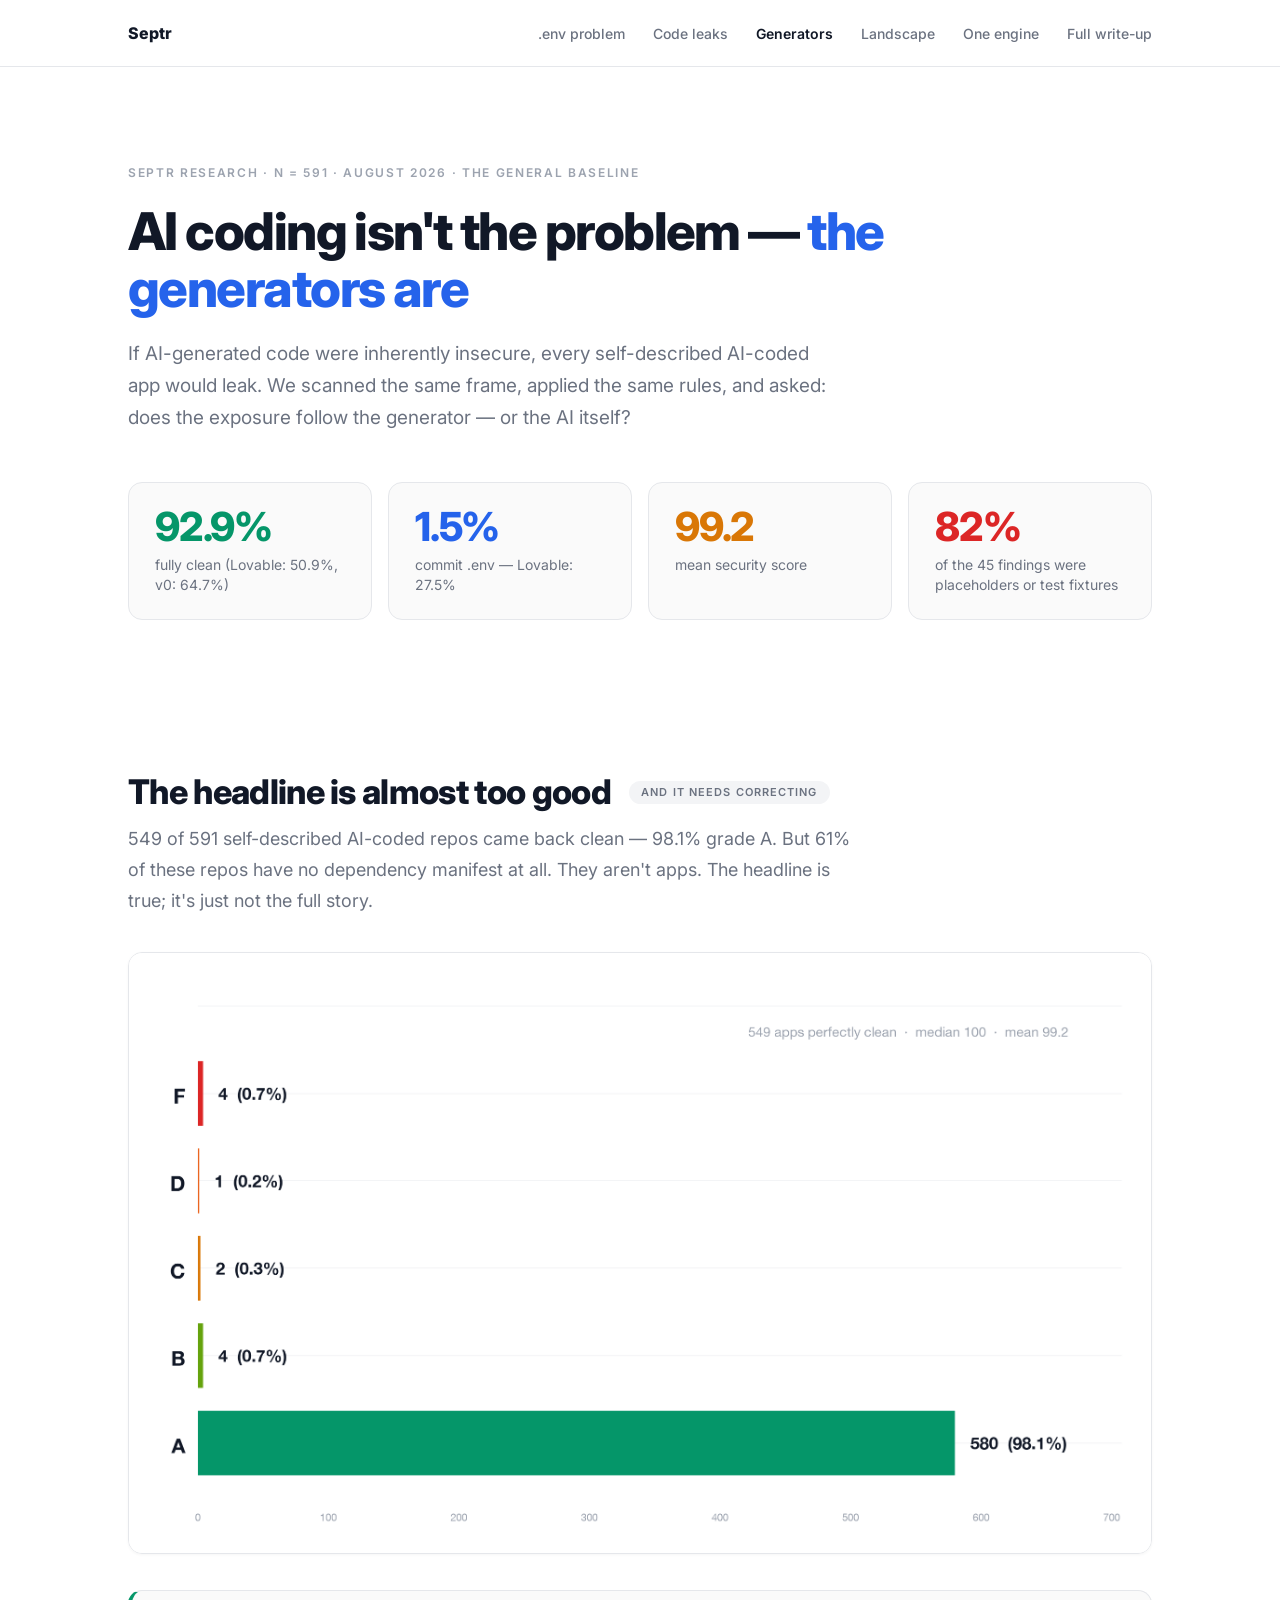
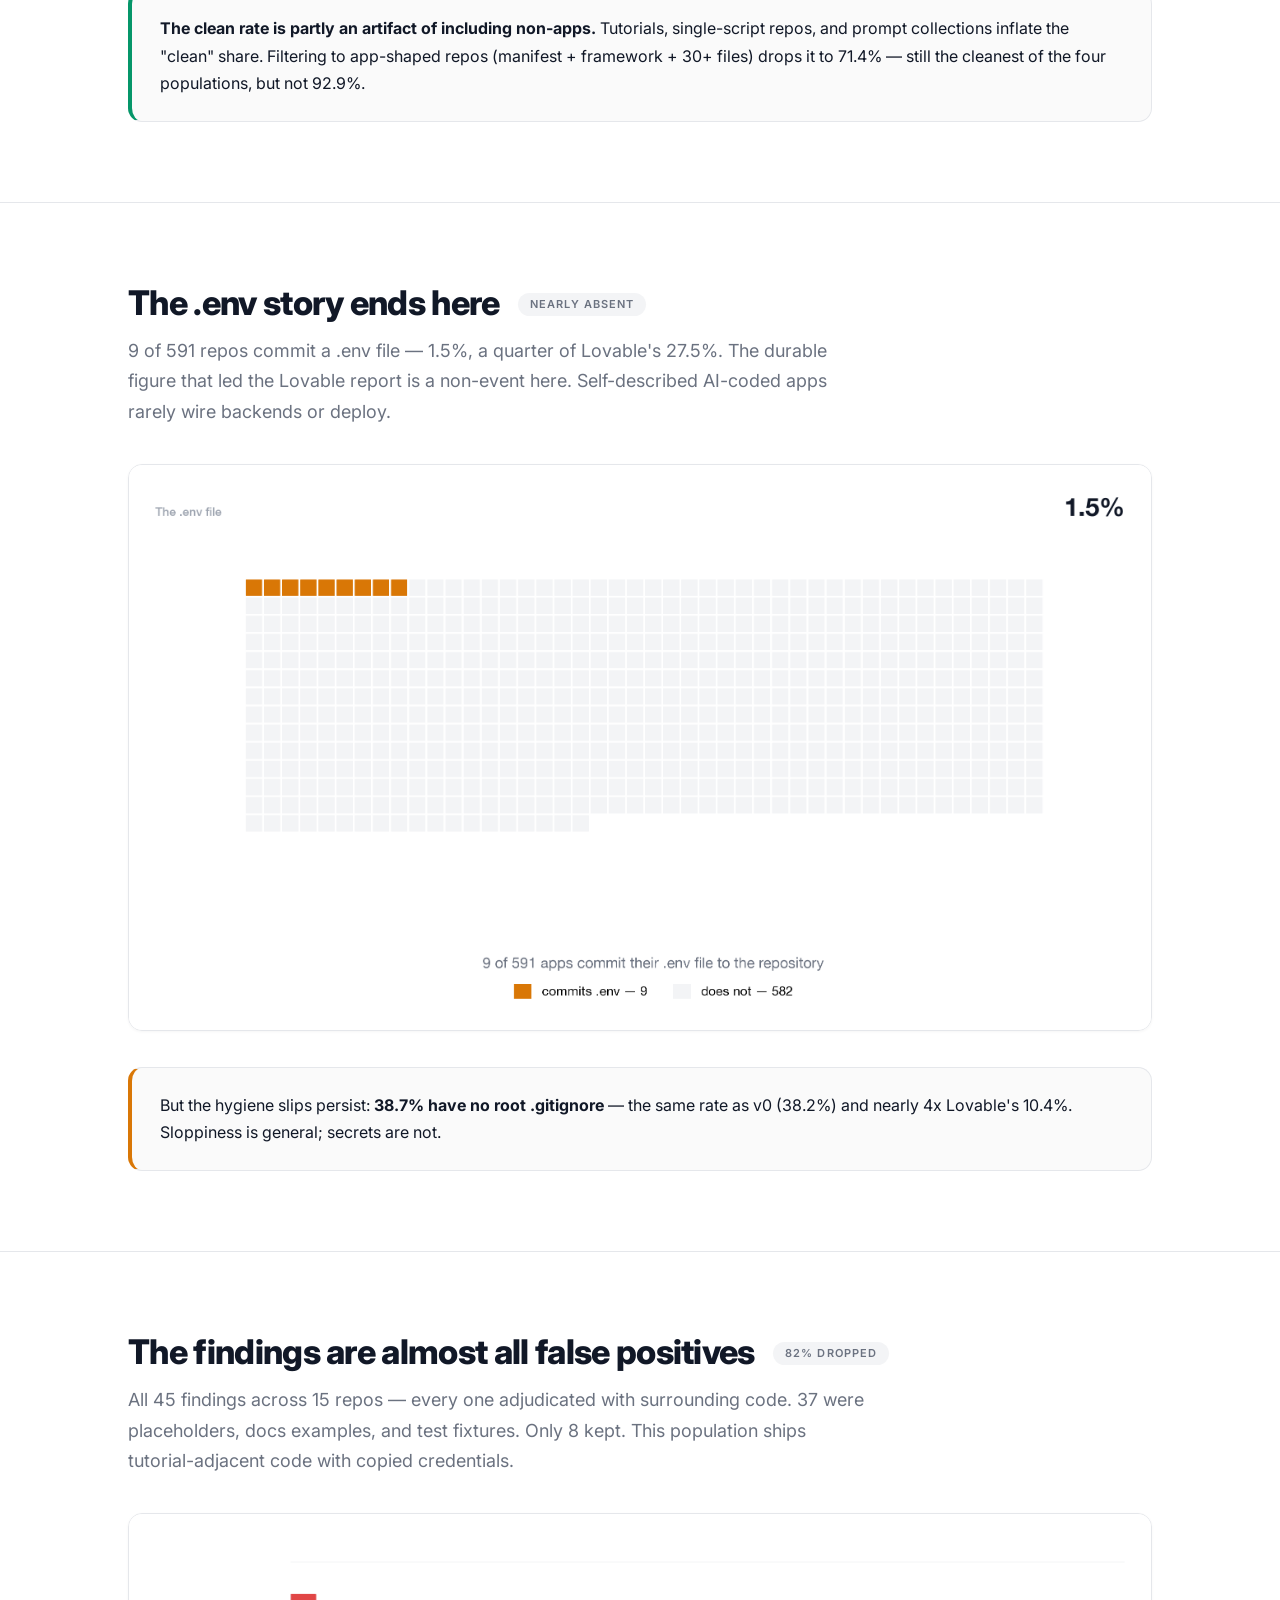
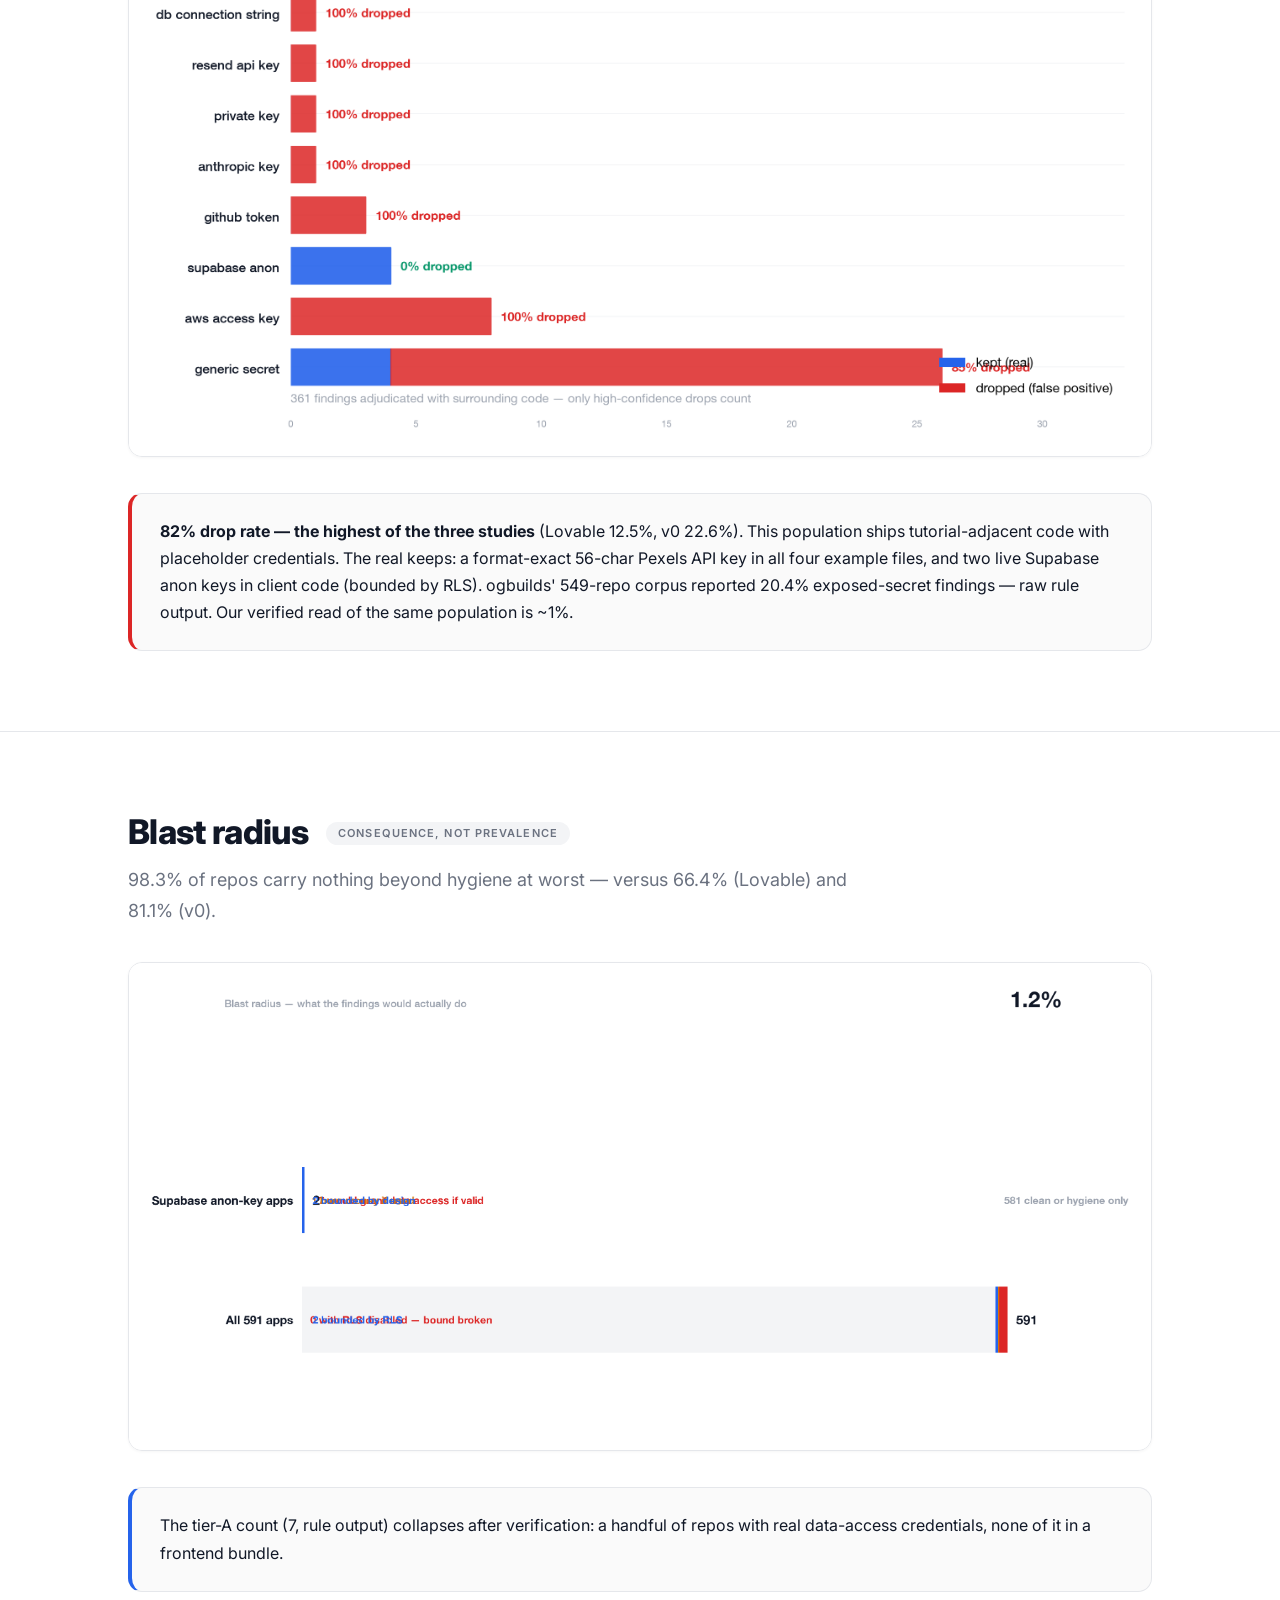
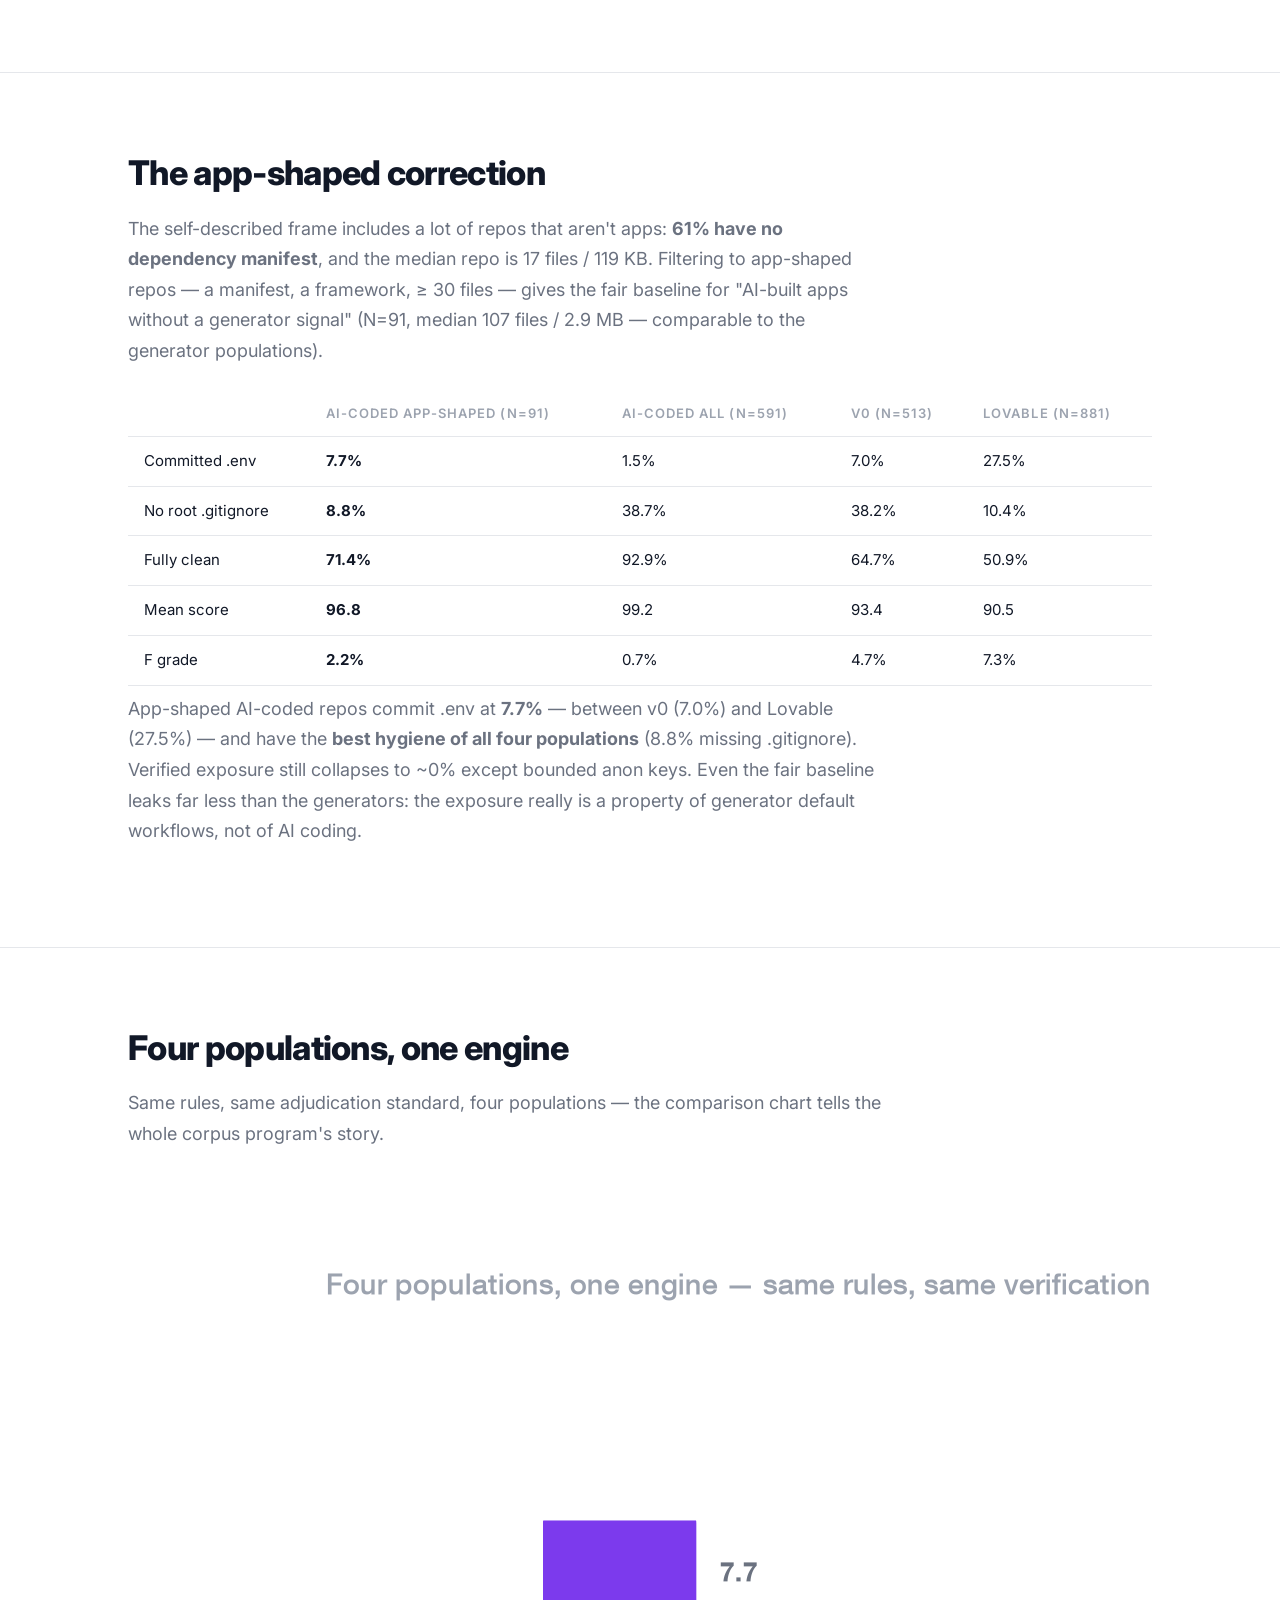
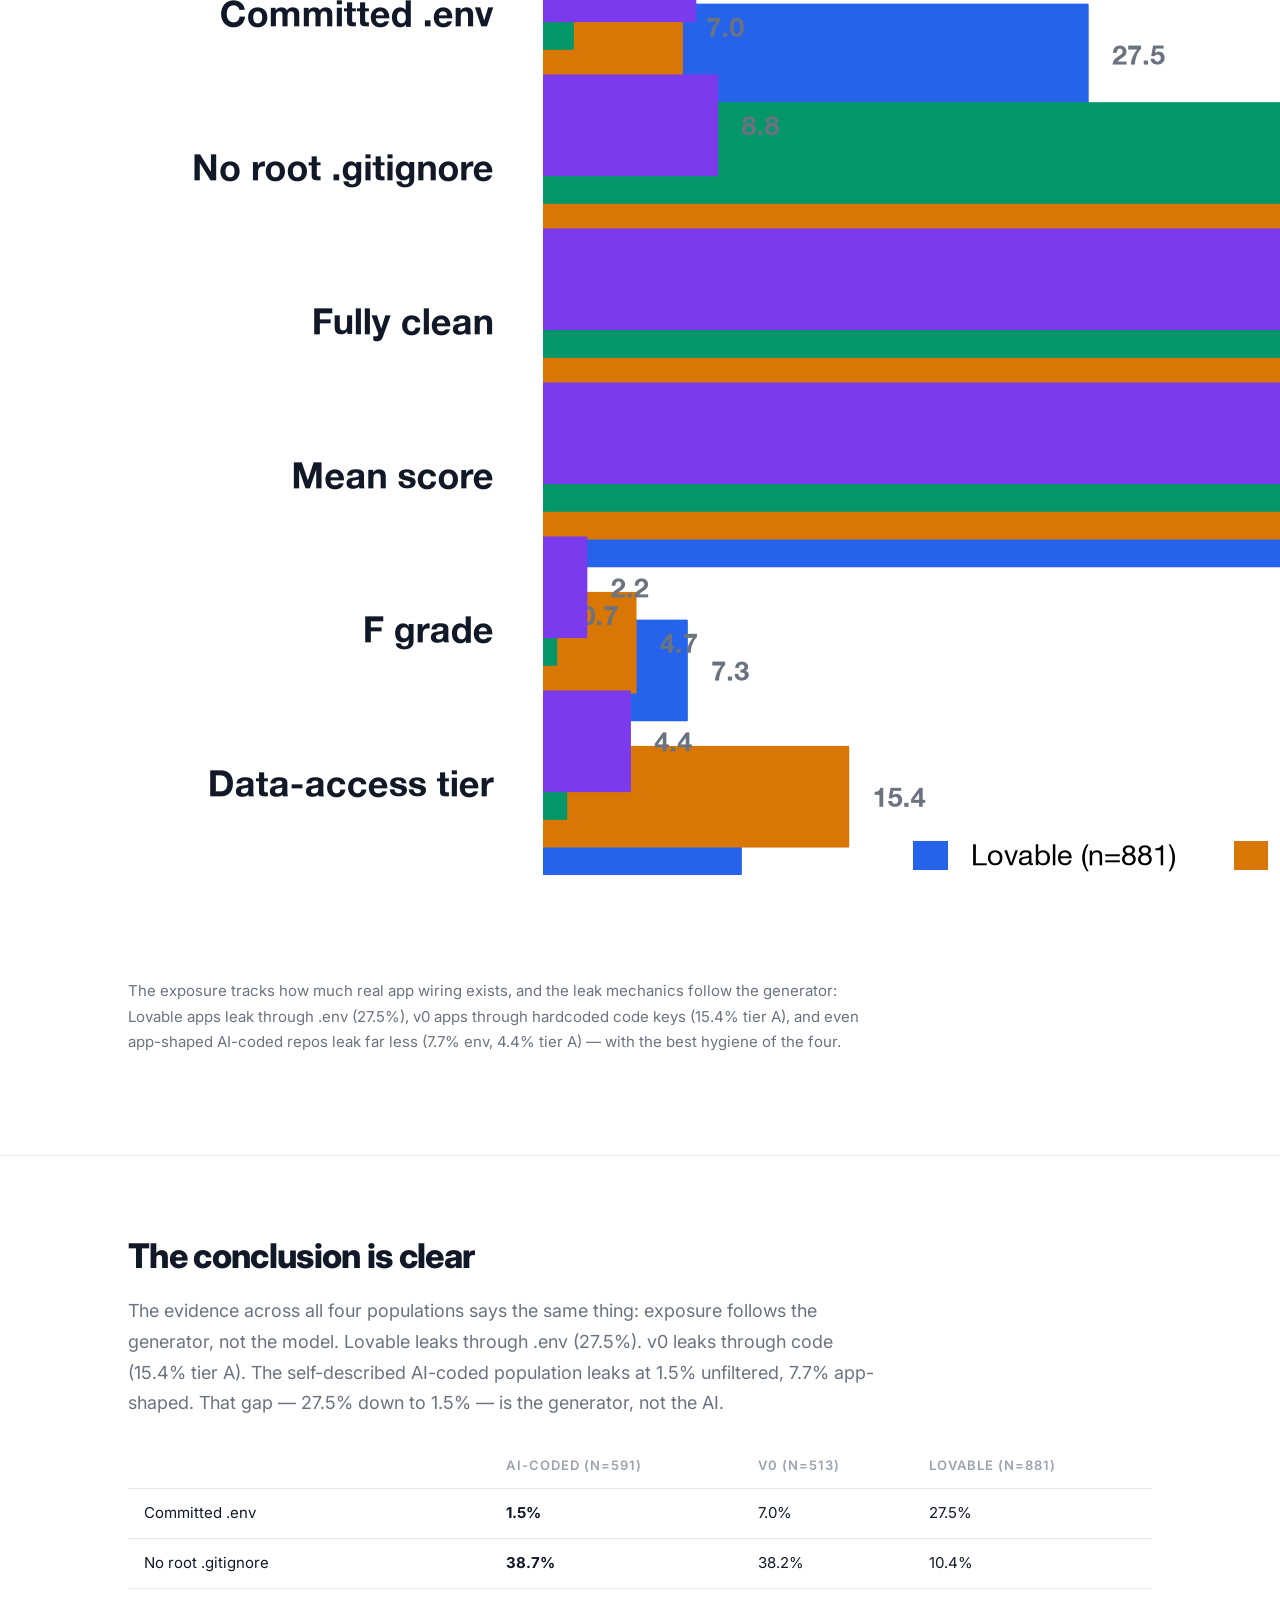
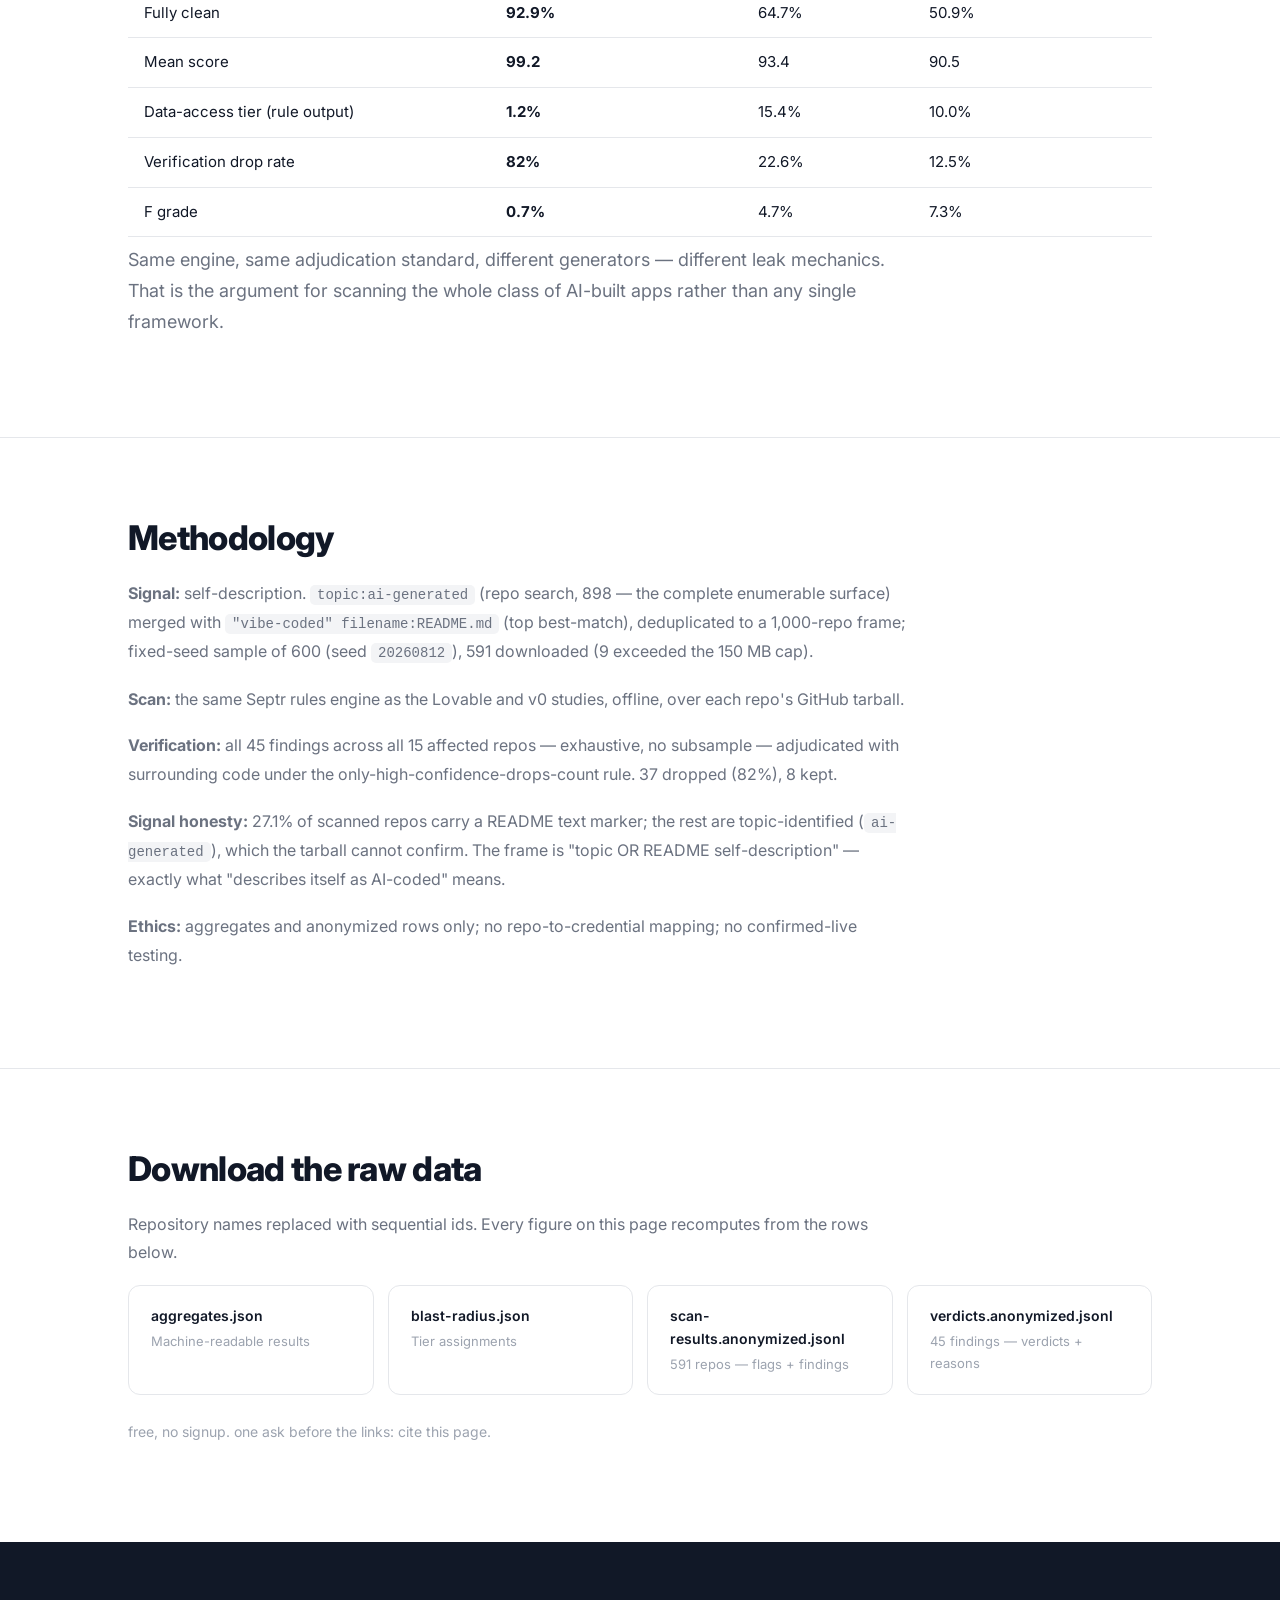
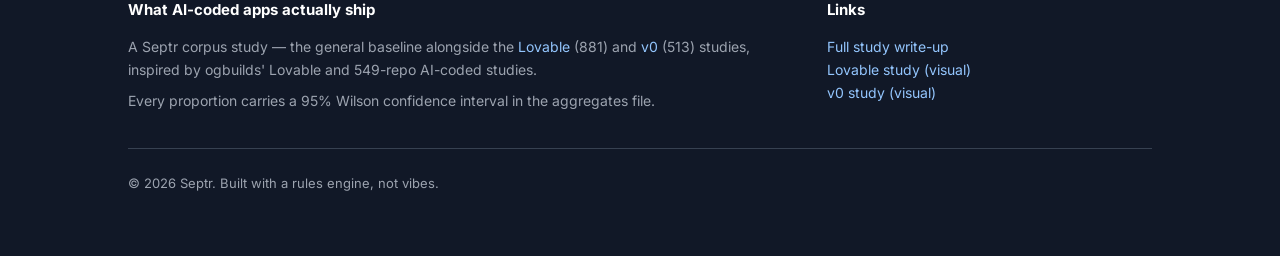
==== report/aicoded/index.html @ 5b205c9a "Initial release: AI-coded app security research — 2,076 apps scanned, 649 hand-verified findings Cor" ====
<!DOCTYPE html>
<html lang="en">
<head>
<meta charset="utf-8">
<meta name="viewport" content="width=device-width, initial-scale=1">
<title>AI coding isn't the problem — the generators are — Septr corpus study</title>
<link rel="preconnect" href="https://fonts.googleapis.com">
<link rel="preconnect" href="https://fonts.gstatic.com" crossorigin>
<link href="https://fonts.googleapis.com/css2?family=Inter:wght@400;500;600;700;800&display=swap" rel="stylesheet">
<style>
  :root { --blue:#2563eb; --amber:#d97706; --green:#059669; --red:#dc2626; --gray-50:#fafafa; --gray-100:#f3f4f6; --gray-200:#e5e7eb; --gray-400:#9ca3af; --gray-500:#6b7280; --gray-900:#111827; }
  *,*::before,*::after{box-sizing:border-box;margin:0;padding:0}
  body{font-family:'Inter',-apple-system,BlinkMacSystemFont,"Segoe UI",Helvetica,Arial,sans-serif;color:var(--gray-900);background:#fff;line-height:1.65;-webkit-font-smoothing:antialiased}
  .wrap{max-width:1080px;margin:0 auto;padding:0 28px}
  nav.top{padding:20px 0;border-bottom:1px solid var(--gray-200)}
  nav.top .inner{display:flex;align-items:center;justify-content:space-between}
  nav.top .brand{font-weight:800;font-size:16px;color:var(--gray-900);text-decoration:none}
  nav.top .links{display:flex;gap:28px}
  nav.top .links a{font-size:14px;font-weight:500;color:var(--gray-500);text-decoration:none}
  nav.top .links a:hover{color:var(--gray-900)}
  nav.top .links a.here{color:var(--gray-900);font-weight:600}
  header.hero{padding:96px 0 72px}
  .kicker{text-transform:uppercase;letter-spacing:.14em;font-size:12px;font-weight:600;color:var(--gray-400);margin-bottom:20px}
  h1{font-size:52px;line-height:1.1;letter-spacing:-.03em;font-weight:800;max-width:820px}
  h1 .accent{color:var(--blue)}
  .sub{font-size:19px;color:var(--gray-500);margin-top:20px;max-width:700px;line-height:1.7}
  .stats{display:grid;grid-template-columns:repeat(auto-fit,minmax(200px,1fr));gap:16px;margin-top:48px}
  .stat{background:var(--gray-50);border:1px solid var(--gray-200);border-radius:14px;padding:24px 26px}
  .stat .num{font-size:40px;font-weight:800;letter-spacing:-.03em;line-height:1}
  .stat .lbl{font-size:14px;color:var(--gray-500);margin-top:8px;line-height:1.4}
  .stat.green .num{color:var(--green)}.stat.red .num{color:var(--red)}.stat.blue .num{color:var(--blue)}.stat.amber .num{color:var(--amber)}
  section.story{padding:80px 0;border-top:1px solid var(--gray-200)}
  section.story:first-of-type{border-top:none}
  h2{font-size:34px;letter-spacing:-.02em;font-weight:800;margin-bottom:12px;line-height:1.2}
  .badge{display:inline-block;font-size:11px;font-weight:600;text-transform:uppercase;letter-spacing:.1em;background:var(--gray-100);color:var(--gray-500);border-radius:999px;padding:5px 12px;margin-left:12px;vertical-align:middle;position:relative;top:-2px}
  .lead{font-size:18px;color:var(--gray-500);max-width:740px;margin-bottom:36px;line-height:1.7}
  .story img.chart{width:100%;height:auto;border-radius:14px;border:1px solid var(--gray-200);display:block;box-shadow:0 1px 3px rgba(0,0,0,.04)}
  .callout{margin-top:36px;background:var(--gray-50);border:1px solid var(--gray-200);border-radius:14px;padding:24px 28px;font-size:16px;border-left:4px solid var(--blue);line-height:1.7}
  .callout.green{border-left-color:var(--green)}.callout.amber{border-left-color:var(--amber)}.callout.red{border-left-color:var(--red)}
  .callout strong{font-weight:700}
  section.compare{padding:80px 0;border-top:1px solid var(--gray-200)}
  section.compare h2{margin-bottom:20px}
  section.compare p{font-size:18px;color:var(--gray-500);max-width:760px;margin-bottom:20px;line-height:1.7}
  table.cmp{width:100%;border-collapse:collapse;margin:24px 0 8px;font-size:15px}
  table.cmp th,table.cmp td{text-align:left;padding:12px 16px;border-bottom:1px solid var(--gray-200)}
  table.cmp th{font-size:13px;text-transform:uppercase;letter-spacing:.08em;color:var(--gray-400);font-weight:600}
  table.cmp td b{color:var(--gray-900)}
  table.cmp td .hl{color:var(--amber);font-weight:700}
  section.method,section.download{padding:80px 0;border-top:1px solid var(--gray-200)}
  section.method h2,section.download h2{margin-bottom:20px}
  section.method p,section.download p{font-size:16px;color:var(--gray-500);max-width:780px;margin-bottom:18px;line-height:1.8}
  section.method code{font-family:'SF Mono','Fira Code',monospace;font-size:14px;background:var(--gray-100);padding:2px 7px;border-radius:5px}
  .dl-grid{display:grid;grid-template-columns:repeat(auto-fit,minmax(220px,1fr));gap:14px}
  .dl-card{display:block;padding:18px 22px;border-radius:12px;border:1px solid var(--gray-200);text-decoration:none}
  .dl-card:hover{border-color:var(--blue)}
  .dl-card .name{font-size:14px;font-weight:600;color:var(--gray-900)}
  .dl-card .desc{font-size:13px;color:var(--gray-400);margin-top:4px}
  footer{background:var(--gray-900);color:var(--gray-400);padding:56px 0 64px;font-size:14px}
  footer h3{color:#fff;font-size:15px;font-weight:700;margin-bottom:12px}
  footer a{color:#93c5fd;text-decoration:none}
  footer .cols{display:grid;grid-template-columns:2fr 1fr;gap:48px}
  footer .copy{margin-top:36px;padding-top:24px;border-top:1px solid #374151;font-size:13px}
  @media(max-width:720px){h1{font-size:34px}h2{font-size:26px}header.hero{padding:64px 0 48px}section.story,section.compare,section.method,section.download{padding:56px 0}.stats{grid-template-columns:1fr 1fr}footer .cols{grid-template-columns:1fr}}
</style>
</head>
<body>

<nav class="top">
  <div class="wrap inner">
    <a class="brand" href="/">Septr</a>
    <div class="links">
      <a href="../index.html">.env problem</a>
      <a href="../v0/index.html">Code leaks</a>
      <a class="here" href="index.html">Generators</a>
      <a href="../landscape/index.html">Landscape</a>
      <a href="../comparison/index.html">One engine</a>
      <a href="../../studies/CORPUS_STUDY_AICODED.md">Full write-up</a>
    </div>
  </div>
</nav>

<header class="hero">
  <div class="wrap">
    <div class="kicker">Septr research · N = 591 · August 2026 · the general baseline</div>
    <h1>AI coding isn't the problem — <span class="accent">the generators are</span></h1>
    <p class="sub">
      If AI-generated code were inherently insecure, every self-described
      AI-coded app would leak. We scanned the same frame, applied the same
      rules, and asked: does the exposure follow the generator — or the
      AI itself?
    </p>
    <div class="stats">
      <div class="stat green"><div class="num">92.9%</div><div class="lbl">fully clean (Lovable: 50.9%, v0: 64.7%)</div></div>
      <div class="stat blue"><div class="num">1.5%</div><div class="lbl">commit .env — Lovable: 27.5%</div></div>
      <div class="stat amber"><div class="num">99.2</div><div class="lbl">mean security score</div></div>
      <div class="stat red"><div class="num">82%</div><div class="lbl">of the 45 findings were placeholders or test fixtures</div></div>
    </div>
  </div>
</header>

<section class="story">
  <div class="wrap">
    <h2>The headline is almost too good <span class="badge">and it needs correcting</span></h2>
    <p class="lead">
      549 of 591 self-described AI-coded repos came back clean — 98.1%
      grade A. But 61% of these repos have no dependency manifest at all.
      They aren't apps. The headline is true; it's just not the full story.
    </p>
    <img class="chart" src="../charts-aicoded/02-grades.png"
         alt="Grade distribution: A 580 (98.1%), F 4 (0.7%)">
    <div class="callout green">
      <strong>The clean rate is partly an artifact of including non-apps.</strong>
      Tutorials, single-script repos, and prompt collections inflate the
      "clean" share. Filtering to app-shaped repos (manifest + framework
      + 30+ files) drops it to 71.4% — still the cleanest of the four
      populations, but not 92.9%.
    </div>
  </div>
</section>

<section class="story">
  <div class="wrap">
    <h2>The .env story ends here <span class="badge">nearly absent</span></h2>
    <p class="lead">
      9 of 591 repos commit a .env file — 1.5%, a quarter of Lovable's
      27.5%. The durable figure that led the Lovable report is a non-event
      here. Self-described AI-coded apps rarely wire backends or deploy.
    </p>
    <img class="chart" src="../charts-aicoded/01-waffle.png"
         alt="Waffle: 9 of 591 repos commit a .env file (1.5%)">
    <div class="callout amber">
      But the hygiene slips persist: <strong>38.7% have no root
      .gitignore</strong> — the same rate as v0 (38.2%) and nearly 4x
      Lovable's 10.4%. Sloppiness is general; secrets are not.
    </div>
  </div>
</section>

<section class="story">
  <div class="wrap">
    <h2>The findings are almost all false positives <span class="badge">82% dropped</span></h2>
    <p class="lead">
      All 45 findings across 15 repos — every one adjudicated with
      surrounding code. 37 were placeholders, docs examples, and test
      fixtures. Only 8 kept. This population ships tutorial-adjacent code
      with copied credentials.
    </p>
    <img class="chart" src="../charts-aicoded/04-verification.png"
         alt="Verification: generic secret 22/26 dropped, AWS 8/8 dropped, anon 0/4 dropped">
    <div class="callout red">
      <strong>82% drop rate — the highest of the three studies</strong>
      (Lovable 12.5%, v0 22.6%). This population ships tutorial-adjacent
      code with placeholder credentials. The real keeps: a format-exact
      56-char Pexels API key in all four example files, and two live
      Supabase anon keys in client code (bounded by RLS). ogbuilds'
      549-repo corpus reported 20.4% exposed-secret findings — raw rule
      output. Our verified read of the same population is ~1%.
    </div>
  </div>
</section>

<section class="story">
  <div class="wrap">
    <h2>Blast radius <span class="badge">consequence, not prevalence</span></h2>
    <p class="lead">98.3% of repos carry nothing beyond hygiene at worst — versus 66.4% (Lovable) and 81.1% (v0).</p>
    <img class="chart" src="../charts-aicoded/07-blast.png"
         alt="Blast radius: 7 repos tier A (1.2%), 581 none (98.3%)">
    <div class="callout">
      The tier-A count (7, rule output) collapses after verification: a
      handful of repos with real data-access credentials, none of it in a
      frontend bundle.
    </div>
  </div>
</section>

<section class="compare">
  <div class="wrap">
    <h2>The app-shaped correction</h2>
    <p>
      The self-described frame includes a lot of repos that aren't apps:
      <strong>61% have no dependency manifest</strong>, and the median
      repo is 17 files / 119 KB. Filtering to app-shaped repos — a
      manifest, a framework, ≥ 30 files — gives the fair baseline for
      "AI-built apps without a generator signal" (N=91, median 107
      files / 2.9 MB — comparable to the generator populations).
    </p>
    <table class="cmp">
      <tr><th></th><th>AI-coded app-shaped (N=91)</th><th>AI-coded all (N=591)</th><th>v0 (N=513)</th><th>Lovable (N=881)</th></tr>
      <tr><td>Committed .env</td><td class="hl"><b>7.7%</b></td><td>1.5%</td><td>7.0%</td><td>27.5%</td></tr>
      <tr><td>No root .gitignore</td><td class="hl"><b>8.8%</b></td><td>38.7%</td><td>38.2%</td><td>10.4%</td></tr>
      <tr><td>Fully clean</td><td><b>71.4%</b></td><td>92.9%</td><td>64.7%</td><td>50.9%</td></tr>
      <tr><td>Mean score</td><td><b>96.8</b></td><td>99.2</td><td>93.4</td><td>90.5</td></tr>
      <tr><td>F grade</td><td><b>2.2%</b></td><td>0.7%</td><td>4.7%</td><td>7.3%</td></tr>
    </table>
    <p>
      App-shaped AI-coded repos commit .env at <strong>7.7%</strong> —
      between v0 (7.0%) and Lovable (27.5%) — and have the
      <strong>best hygiene of all four populations</strong> (8.8% missing
      .gitignore). Verified exposure still collapses to ~0% except
      bounded anon keys. Even the fair baseline leaks far less than the
      generators: the exposure really is a property of generator default
      workflows, not of AI coding.
    </p>
  </div>
</section>

<section class="compare">
  <div class="wrap">
    <h2>Four populations, one engine</h2>
    <p>
      Same rules, same adjudication standard, four populations — the
      comparison chart tells the whole corpus program's story.
    </p>
    <img class="chart" src="../charts/09-comparison.png"
         alt="Grouped bar chart comparing Lovable, v0, AI-coded and AI-coded app-shaped populations on six security metrics">
    <p style="margin-top: 24px; font-size: 15px; color: var(--gray-500);">
      The exposure tracks how much real app wiring exists, and the leak
      mechanics follow the generator: Lovable apps leak through .env
      (27.5%), v0 apps through hardcoded code keys (15.4% tier A), and
      even app-shaped AI-coded repos leak far less (7.7% env, 4.4% tier
      A) — with the best hygiene of the four.
    </p>
  </div>
</section>

<section class="compare">
  <div class="wrap">
    <h2>The conclusion is clear</h2>
    <p class="lead">
      The evidence across all four populations says the same thing:
      exposure follows the generator, not the model. Lovable leaks
      through .env (27.5%). v0 leaks through code (15.4% tier A). The
      self-described AI-coded population leaks at 1.5% unfiltered, 7.7%
      app-shaped. That gap — 27.5% down to 1.5% — is the generator,
      not the AI.
    </p>
    <table class="cmp">
      <tr><th></th><th>AI-coded (N=591)</th><th>v0 (N=513)</th><th>Lovable (N=881)</th></tr>
      <tr><td>Committed .env</td><td class="hl"><b>1.5%</b></td><td>7.0%</td><td>27.5%</td></tr>
      <tr><td>No root .gitignore</td><td class="hl"><b>38.7%</b></td><td>38.2%</td><td>10.4%</td></tr>
      <tr><td>Fully clean</td><td class="hl"><b>92.9%</b></td><td>64.7%</td><td>50.9%</td></tr>
      <tr><td>Mean score</td><td class="hl"><b>99.2</b></td><td>93.4</td><td>90.5</td></tr>
      <tr><td>Data-access tier (rule output)</td><td class="hl"><b>1.2%</b></td><td>15.4%</td><td>10.0%</td></tr>
      <tr><td>Verification drop rate</td><td class="hl"><b>82%</b></td><td>22.6%</td><td>12.5%</td></tr>
      <tr><td>F grade</td><td><b>0.7%</b></td><td>4.7%</td><td>7.3%</td></tr>
    </table>
    <p>
      Same engine, same adjudication standard, different generators —
      different leak mechanics. That is the argument for scanning the
      whole class of AI-built apps rather than any single framework.
    </p>
  </div>
</section>

<section class="method">
  <div class="wrap">
    <h2>Methodology</h2>
    <p><strong>Signal:</strong> self-description. <code>topic:ai-generated</code> (repo search, 898 — the complete enumerable surface) merged with <code>"vibe-coded" filename:README.md</code> (top best-match), deduplicated to a 1,000-repo frame; fixed-seed sample of 600 (seed <code>20260812</code>), 591 downloaded (9 exceeded the 150 MB cap).</p>
    <p><strong>Scan:</strong> the same Septr rules engine as the Lovable and v0 studies, offline, over each repo's GitHub tarball.</p>
    <p><strong>Verification:</strong> all 45 findings across all 15 affected repos — exhaustive, no subsample — adjudicated with surrounding code under the only-high-confidence-drops-count rule. 37 dropped (82%), 8 kept.</p>
    <p><strong>Signal honesty:</strong> 27.1% of scanned repos carry a README text marker; the rest are topic-identified (<code>ai-generated</code>), which the tarball cannot confirm. The frame is "topic OR README self-description" — exactly what "describes itself as AI-coded" means.</p>
    <p><strong>Ethics:</strong> aggregates and anonymized rows only; no repo-to-credential mapping; no confirmed-live testing.</p>
  </div>
</section>

<section class="download" id="download">
  <div class="wrap">
    <h2>Download the raw data</h2>
    <p>Repository names replaced with sequential ids. Every figure on this page recomputes from the rows below.</p>
    <div class="dl-grid">
      <a class="dl-card" href="../../data/corpus-aicoded/aggregates.json"><div class="name">aggregates.json</div><div class="desc">Machine-readable results</div></a>
      <a class="dl-card" href="../../data/corpus-aicoded/blast-radius.json"><div class="name">blast-radius.json</div><div class="desc">Tier assignments</div></a>
      <a class="dl-card" href="../../data/corpus-aicoded/scan-results.anonymized.jsonl"><div class="name">scan-results.anonymized.jsonl</div><div class="desc">591 repos — flags + findings</div></a>
      <a class="dl-card" href="../../data/corpus-aicoded/verdicts.anonymized.jsonl"><div class="name">verdicts.anonymized.jsonl</div><div class="desc">45 findings — verdicts + reasons</div></a>
    </div>
    <p style="margin-top:24px;font-size:14px;color:var(--gray-400)">free, no signup. one ask before the links: cite this page.</p>
  </div>
</section>

<footer>
  <div class="wrap">
    <div class="cols">
      <div>
        <h3>What AI-coded apps actually ship</h3>
        <p style="margin-bottom:8px">A Septr corpus study — the general baseline alongside the <a href="../index.html">Lovable</a> (881) and <a href="../v0/index.html">v0</a> (513) studies, inspired by ogbuilds' Lovable and 549-repo AI-coded studies.</p>
        <p>Every proportion carries a 95% Wilson confidence interval in the aggregates file.</p>
      </div>
      <div>
        <h3>Links</h3>
        <p><a href="../../studies/CORPUS_STUDY_AICODED.md">Full study write-up</a></p>
        <p><a href="../index.html">Lovable study (visual)</a></p>
        <p><a href="../v0/index.html">v0 study (visual)</a></p>
      </div>
    </div>
    <div class="copy">© 2026 Septr. Built with a rules engine, not vibes.</div>
  </div>
</footer>

</body>
</html>
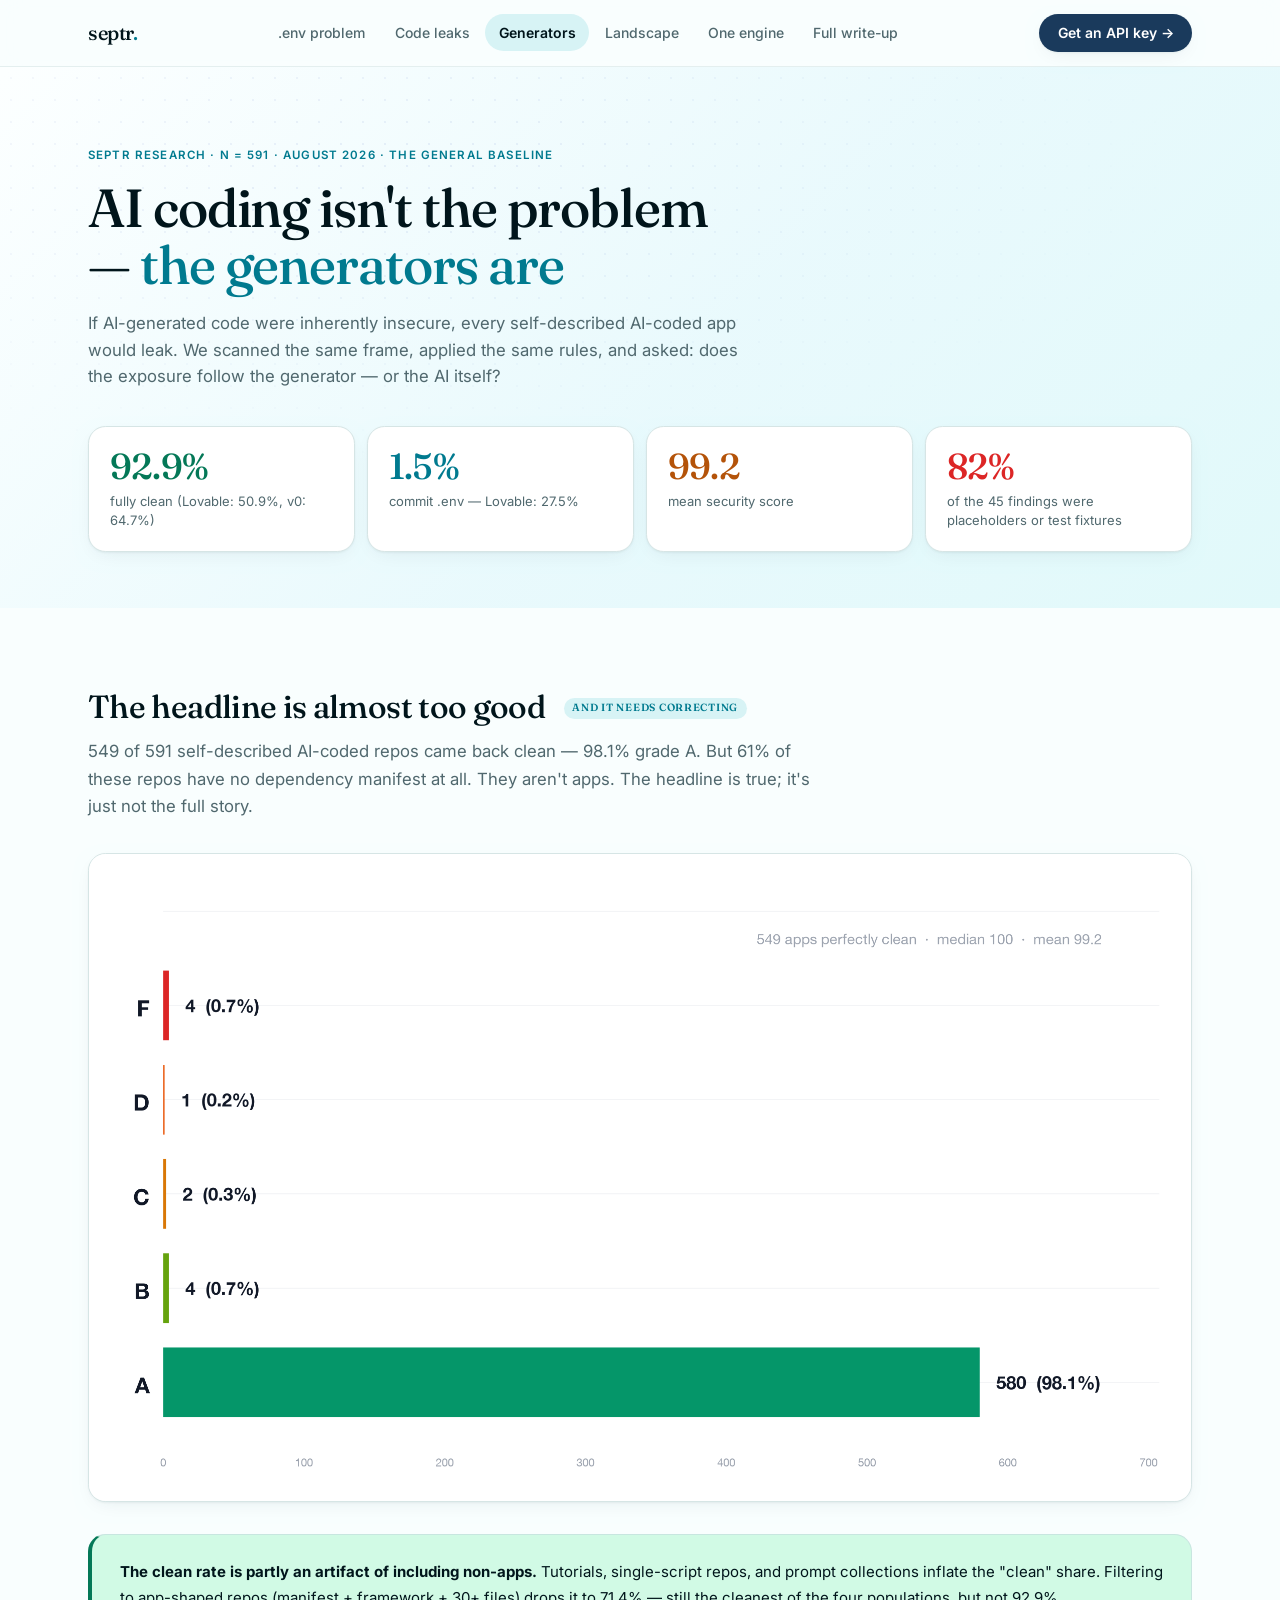
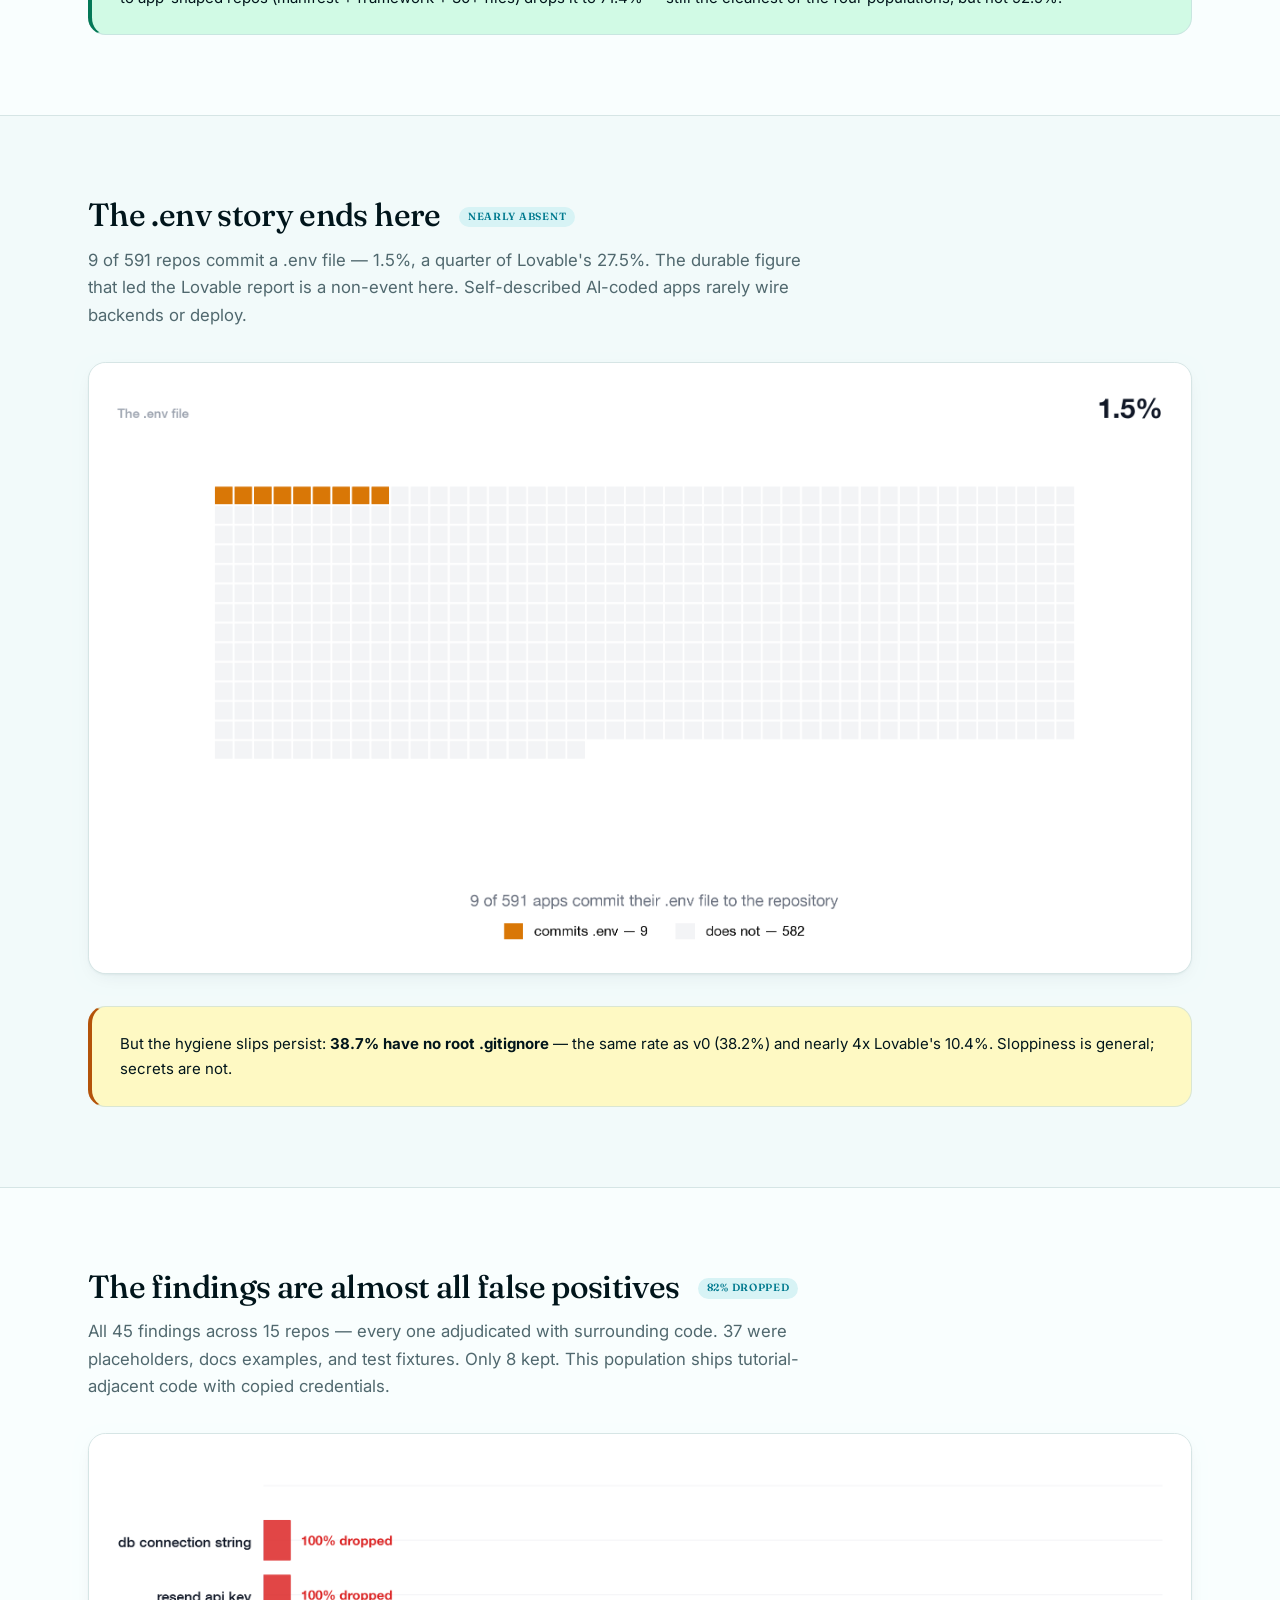
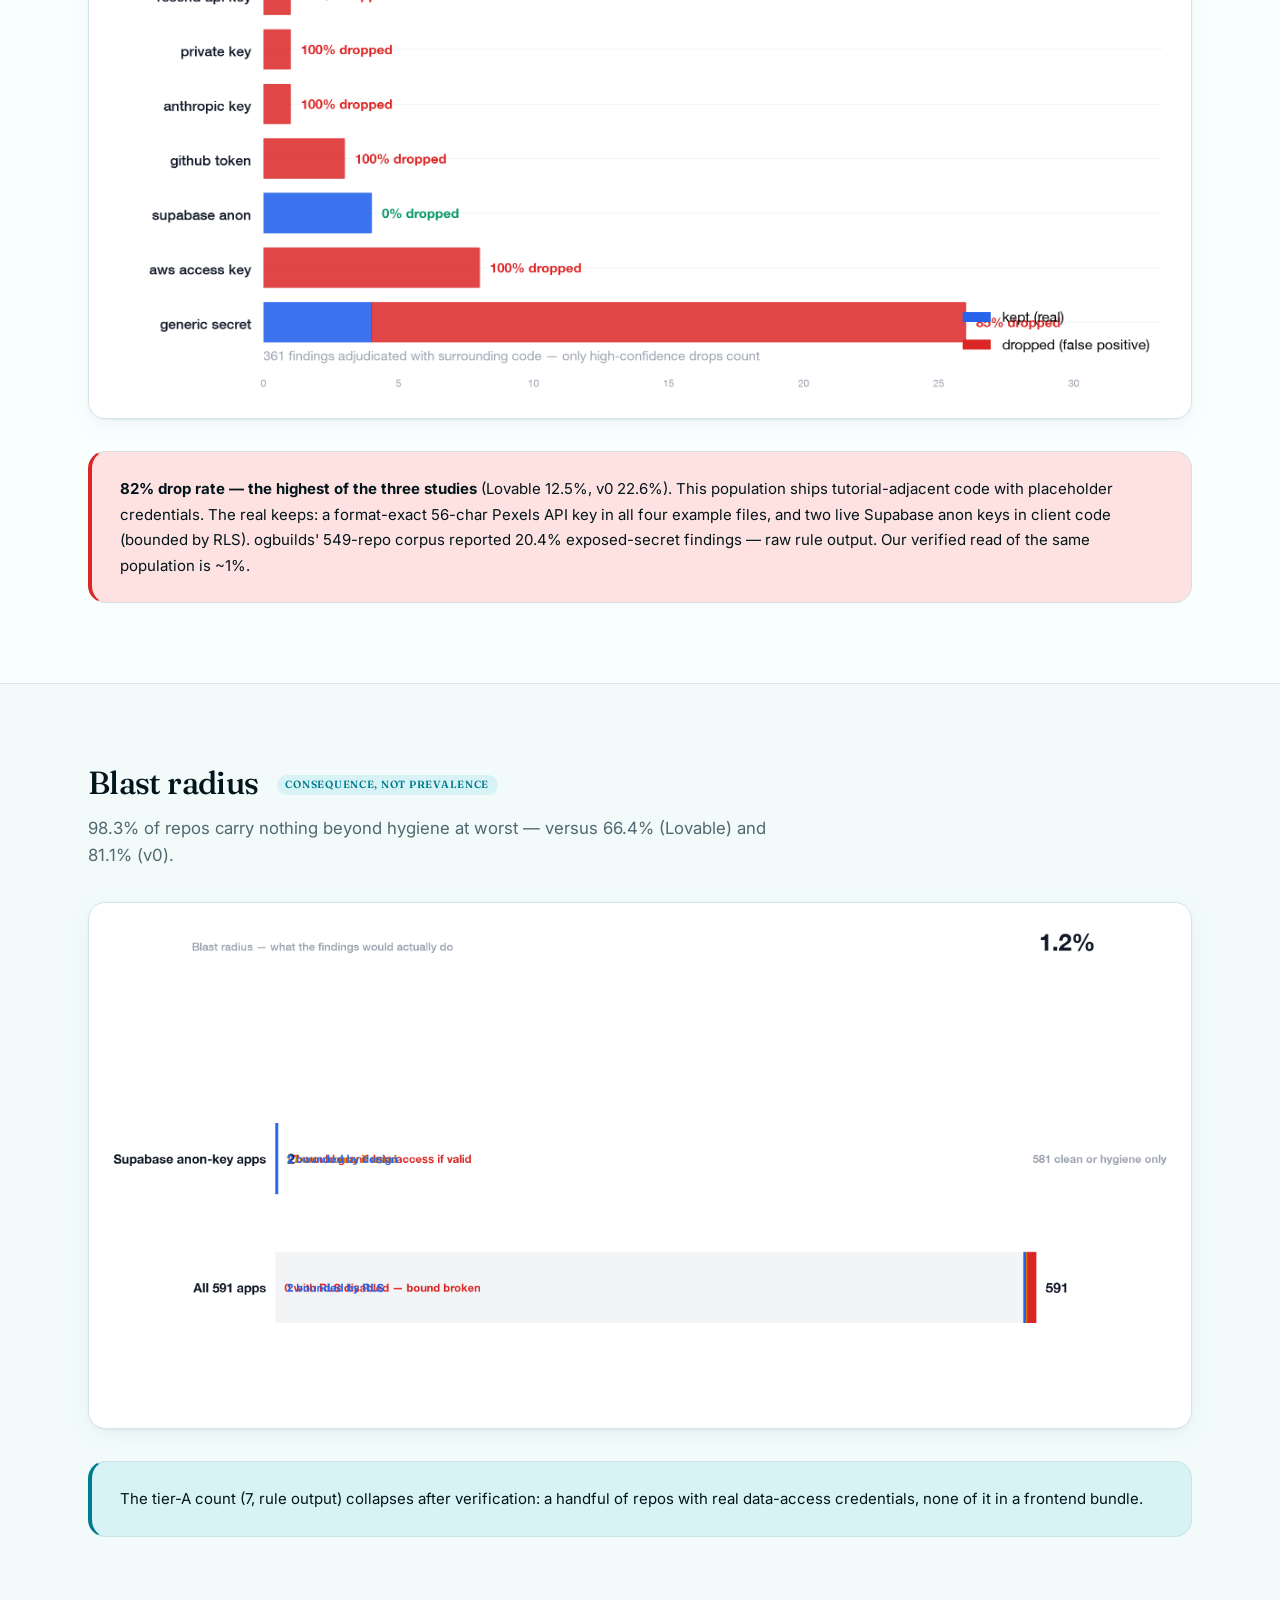
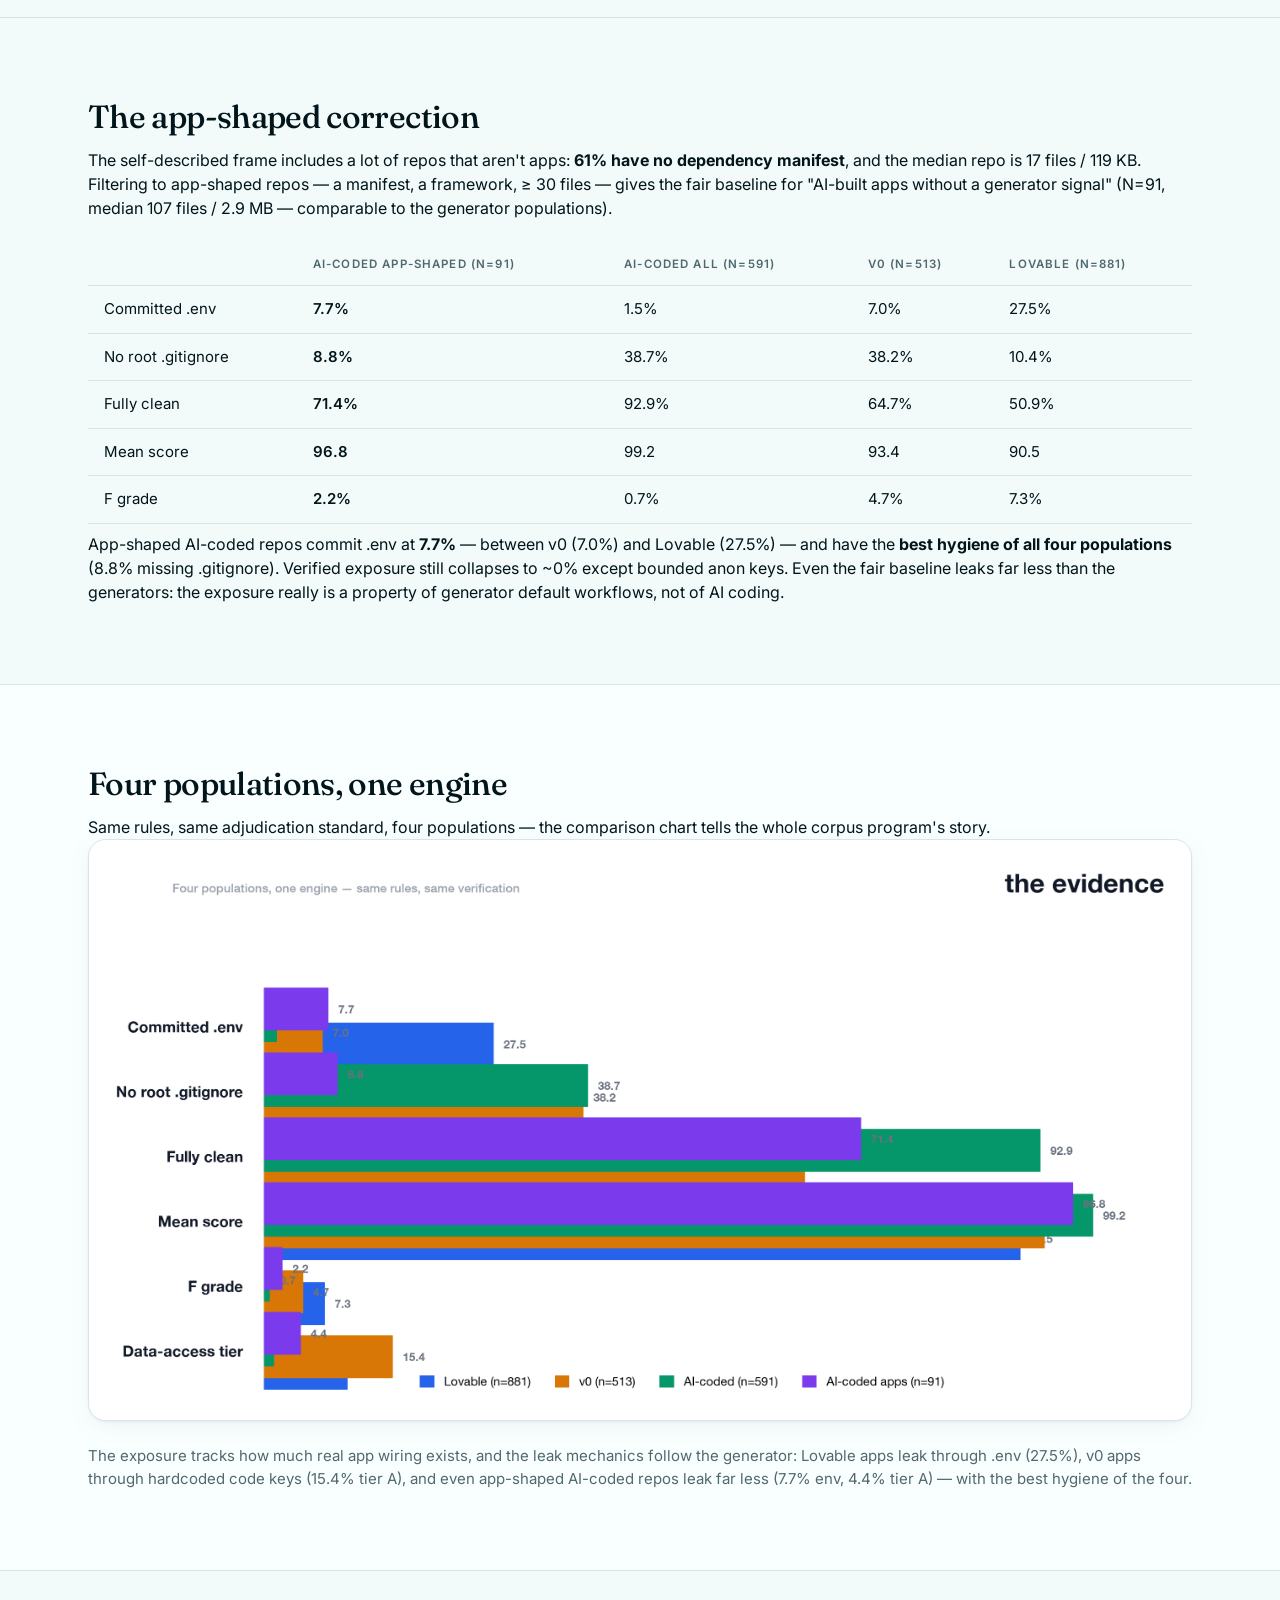
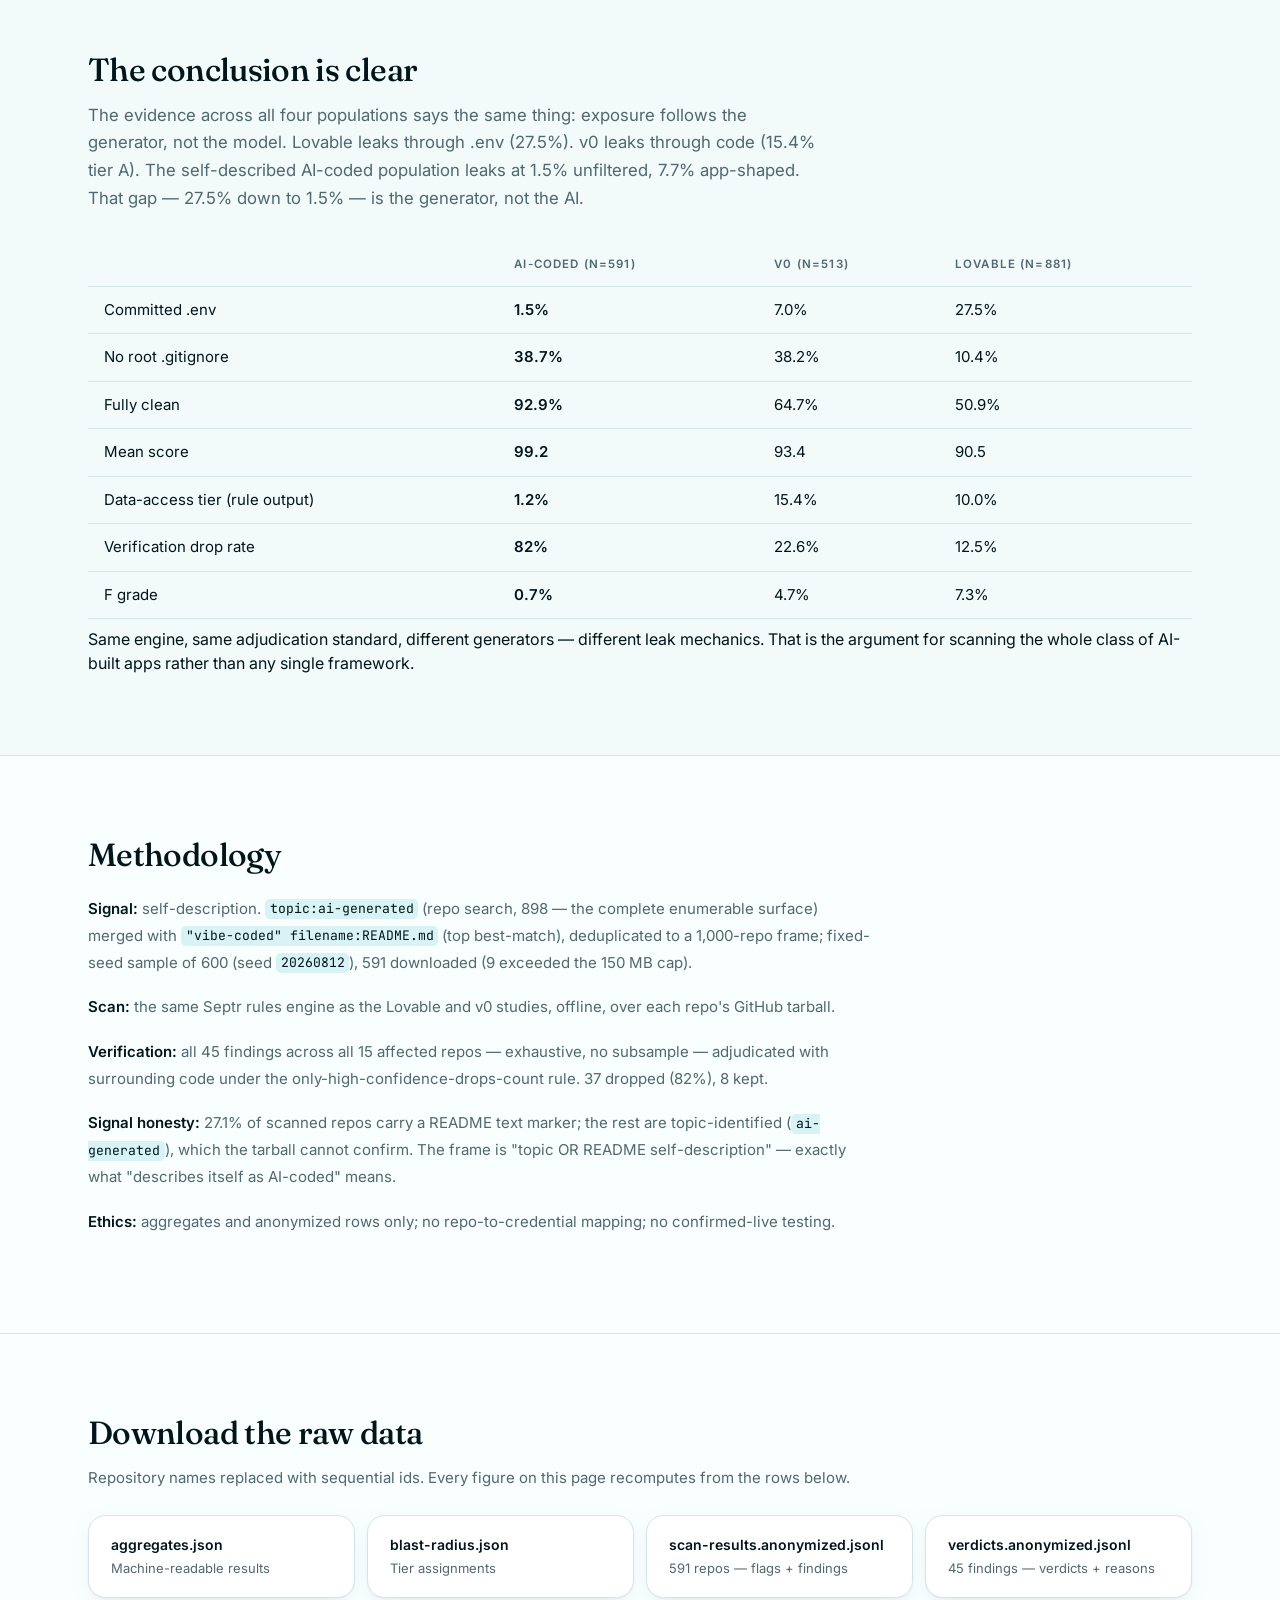
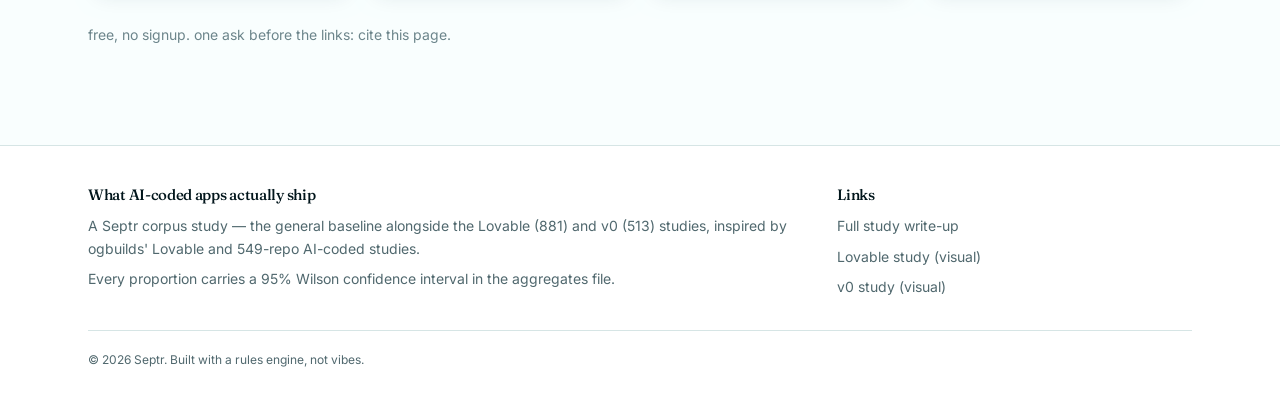
==== commit 6b9738e4: "Re-theme research reports to match septr.dev design system" ====
--- a/report/aicoded/index.html
+++ b/report/aicoded/index.html
@@ -6,68 +6,14 @@
 <title>AI coding isn't the problem — the generators are — Septr corpus study</title>
 <link rel="preconnect" href="https://fonts.googleapis.com">
 <link rel="preconnect" href="https://fonts.gstatic.com" crossorigin>
-<link href="https://fonts.googleapis.com/css2?family=Inter:wght@400;500;600;700;800&display=swap" rel="stylesheet">
-<style>
-  :root { --blue:#2563eb; --amber:#d97706; --green:#059669; --red:#dc2626; --gray-50:#fafafa; --gray-100:#f3f4f6; --gray-200:#e5e7eb; --gray-400:#9ca3af; --gray-500:#6b7280; --gray-900:#111827; }
-  *,*::before,*::after{box-sizing:border-box;margin:0;padding:0}
-  body{font-family:'Inter',-apple-system,BlinkMacSystemFont,"Segoe UI",Helvetica,Arial,sans-serif;color:var(--gray-900);background:#fff;line-height:1.65;-webkit-font-smoothing:antialiased}
-  .wrap{max-width:1080px;margin:0 auto;padding:0 28px}
-  nav.top{padding:20px 0;border-bottom:1px solid var(--gray-200)}
-  nav.top .inner{display:flex;align-items:center;justify-content:space-between}
-  nav.top .brand{font-weight:800;font-size:16px;color:var(--gray-900);text-decoration:none}
-  nav.top .links{display:flex;gap:28px}
-  nav.top .links a{font-size:14px;font-weight:500;color:var(--gray-500);text-decoration:none}
-  nav.top .links a:hover{color:var(--gray-900)}
-  nav.top .links a.here{color:var(--gray-900);font-weight:600}
-  header.hero{padding:96px 0 72px}
-  .kicker{text-transform:uppercase;letter-spacing:.14em;font-size:12px;font-weight:600;color:var(--gray-400);margin-bottom:20px}
-  h1{font-size:52px;line-height:1.1;letter-spacing:-.03em;font-weight:800;max-width:820px}
-  h1 .accent{color:var(--blue)}
-  .sub{font-size:19px;color:var(--gray-500);margin-top:20px;max-width:700px;line-height:1.7}
-  .stats{display:grid;grid-template-columns:repeat(auto-fit,minmax(200px,1fr));gap:16px;margin-top:48px}
-  .stat{background:var(--gray-50);border:1px solid var(--gray-200);border-radius:14px;padding:24px 26px}
-  .stat .num{font-size:40px;font-weight:800;letter-spacing:-.03em;line-height:1}
-  .stat .lbl{font-size:14px;color:var(--gray-500);margin-top:8px;line-height:1.4}
-  .stat.green .num{color:var(--green)}.stat.red .num{color:var(--red)}.stat.blue .num{color:var(--blue)}.stat.amber .num{color:var(--amber)}
-  section.story{padding:80px 0;border-top:1px solid var(--gray-200)}
-  section.story:first-of-type{border-top:none}
-  h2{font-size:34px;letter-spacing:-.02em;font-weight:800;margin-bottom:12px;line-height:1.2}
-  .badge{display:inline-block;font-size:11px;font-weight:600;text-transform:uppercase;letter-spacing:.1em;background:var(--gray-100);color:var(--gray-500);border-radius:999px;padding:5px 12px;margin-left:12px;vertical-align:middle;position:relative;top:-2px}
-  .lead{font-size:18px;color:var(--gray-500);max-width:740px;margin-bottom:36px;line-height:1.7}
-  .story img.chart{width:100%;height:auto;border-radius:14px;border:1px solid var(--gray-200);display:block;box-shadow:0 1px 3px rgba(0,0,0,.04)}
-  .callout{margin-top:36px;background:var(--gray-50);border:1px solid var(--gray-200);border-radius:14px;padding:24px 28px;font-size:16px;border-left:4px solid var(--blue);line-height:1.7}
-  .callout.green{border-left-color:var(--green)}.callout.amber{border-left-color:var(--amber)}.callout.red{border-left-color:var(--red)}
-  .callout strong{font-weight:700}
-  section.compare{padding:80px 0;border-top:1px solid var(--gray-200)}
-  section.compare h2{margin-bottom:20px}
-  section.compare p{font-size:18px;color:var(--gray-500);max-width:760px;margin-bottom:20px;line-height:1.7}
-  table.cmp{width:100%;border-collapse:collapse;margin:24px 0 8px;font-size:15px}
-  table.cmp th,table.cmp td{text-align:left;padding:12px 16px;border-bottom:1px solid var(--gray-200)}
-  table.cmp th{font-size:13px;text-transform:uppercase;letter-spacing:.08em;color:var(--gray-400);font-weight:600}
-  table.cmp td b{color:var(--gray-900)}
-  table.cmp td .hl{color:var(--amber);font-weight:700}
-  section.method,section.download{padding:80px 0;border-top:1px solid var(--gray-200)}
-  section.method h2,section.download h2{margin-bottom:20px}
-  section.method p,section.download p{font-size:16px;color:var(--gray-500);max-width:780px;margin-bottom:18px;line-height:1.8}
-  section.method code{font-family:'SF Mono','Fira Code',monospace;font-size:14px;background:var(--gray-100);padding:2px 7px;border-radius:5px}
-  .dl-grid{display:grid;grid-template-columns:repeat(auto-fit,minmax(220px,1fr));gap:14px}
-  .dl-card{display:block;padding:18px 22px;border-radius:12px;border:1px solid var(--gray-200);text-decoration:none}
-  .dl-card:hover{border-color:var(--blue)}
-  .dl-card .name{font-size:14px;font-weight:600;color:var(--gray-900)}
-  .dl-card .desc{font-size:13px;color:var(--gray-400);margin-top:4px}
-  footer{background:var(--gray-900);color:var(--gray-400);padding:56px 0 64px;font-size:14px}
-  footer h3{color:#fff;font-size:15px;font-weight:700;margin-bottom:12px}
-  footer a{color:#93c5fd;text-decoration:none}
-  footer .cols{display:grid;grid-template-columns:2fr 1fr;gap:48px}
-  footer .copy{margin-top:36px;padding-top:24px;border-top:1px solid #374151;font-size:13px}
-  @media(max-width:720px){h1{font-size:34px}h2{font-size:26px}header.hero{padding:64px 0 48px}section.story,section.compare,section.method,section.download{padding:56px 0}.stats{grid-template-columns:1fr 1fr}footer .cols{grid-template-columns:1fr}}
-</style>
+<link href="https://fonts.googleapis.com/css2?family=Fraunces:ital,opsz,wght@0,9..144,400;0,9..144,500;1,9..144,400;1,9..144,500&family=Inter:wght@400;500;600;700&family=JetBrains+Mono:wght@400;500&display=swap" rel="stylesheet">
+<link rel="stylesheet" href="../septr.css">
 </head>
 <body>
 
 <nav class="top">
   <div class="wrap inner">
-    <a class="brand" href="/">Septr</a>
+    <a class="brand" href="/">septr<em>.</em></a>
     <div class="links">
       <a href="../index.html">.env problem</a>
       <a href="../v0/index.html">Code leaks</a>
@@ -76,6 +22,7 @@
       <a href="../comparison/index.html">One engine</a>
       <a href="../../studies/CORPUS_STUDY_AICODED.md">Full write-up</a>
     </div>
+      <a class="header-cta" href="https://app.septr.dev/sign-up">Get an API key &#8594;</a>
   </div>
 </nav>
 
--- a/report/septr.css
+++ b/report/septr.css
@@ -0,0 +1,288 @@
+/* septr design system — shared by the research reports
+   Mirror of the tokens and components on septr.dev. */
+
+:root {
+  --bg: oklch(0.992 0.005 200);
+  --fg: oklch(0.18 0.03 220);
+  --surface: #ffffff;
+  --surface-muted: oklch(0.978 0.008 200);
+  --primary: oklch(0.52 0.12 210);
+  --primary-dark: oklch(0.42 0.14 215);
+  --primary-soft: oklch(0.945 0.030 200);
+  --muted: oklch(0.50 0.03 215);
+  --border: oklch(0.91 0.016 200);
+  --navy: #1a3a5c;
+  --success: #047857;
+  --success-soft: #d1fae5;
+  --danger: #dc2626;
+  --danger-soft: #fee2e2;
+  --warning: #b45309;
+  --warning-soft: #fef9c3;
+  --shadow-sm: 0 1px 2px oklch(0.30 0.04 220 / 0.05), 0 6px 20px -8px oklch(0.30 0.06 220 / 0.10);
+  --shadow-md: 0 8px 28px -6px oklch(0.30 0.08 220 / 0.14);
+  --font-sans: "Inter", ui-sans-serif, system-ui, -apple-system, sans-serif;
+  --font-display: "Fraunces", ui-serif, Georgia, serif;
+  --font-mono: "JetBrains Mono", ui-monospace, SFMono-Regular, Menlo, Monaco, Consolas, monospace;
+  --ease: cubic-bezier(0.4, 0, 0.2, 1);
+
+  /* legacy aliases so any inline var() references keep working */
+  --blue: var(--primary);
+  --amber: var(--warning);
+  --green: var(--success);
+  --red: var(--danger);
+  --gray-50: var(--surface-muted);
+  --gray-100: oklch(0.955 0.012 205);
+  --gray-200: var(--border);
+  --gray-400: oklch(0.60 0.03 215);
+  --gray-500: var(--muted);
+  --gray-900: var(--fg);
+}
+
+*, *::before, *::after { box-sizing: border-box; margin: 0; padding: 0; }
+html { scroll-behavior: smooth; }
+body {
+  font-family: var(--font-sans);
+  color: var(--fg);
+  background: var(--bg);
+  line-height: 1.5;
+  -webkit-font-smoothing: antialiased;
+  -moz-osx-font-smoothing: grayscale;
+}
+p { text-wrap: pretty; }
+em { font-style: italic; color: var(--primary); }
+h1, h2, h3 {
+  font-family: var(--font-display);
+  font-weight: 500;
+  letter-spacing: -0.02em;
+  line-height: 1.15;
+  text-wrap: balance;
+}
+:focus-visible { outline: 2px solid var(--primary); outline-offset: 2px; border-radius: 0.35rem; }
+a { color: inherit; text-decoration: none; }
+
+.wrap { max-width: 72rem; margin: 0 auto; padding: 0 1.5rem; }
+
+/* ── nav ── */
+nav.top {
+  position: sticky; top: 0; z-index: 100;
+  border-bottom: 1px solid oklch(0.91 0.016 200 / 0.6);
+  background: oklch(0.992 0.005 200 / 0.75);
+  backdrop-filter: blur(12px);
+  -webkit-backdrop-filter: blur(12px);
+}
+nav.top .inner {
+  display: flex; align-items: center; justify-content: space-between;
+  gap: 1rem; padding: 0.85rem 1.5rem; max-width: 72rem; margin: 0 auto;
+}
+nav.top .brand {
+  font-family: var(--font-display);
+  font-size: 1.25rem; font-weight: 500; letter-spacing: -0.02em;
+  color: var(--fg); white-space: nowrap;
+}
+nav.top .brand em { font-style: normal; }
+nav.top .links { display: flex; align-items: center; gap: 0.125rem; flex-wrap: wrap; }
+nav.top .links a {
+  padding: 0.5rem 0.85rem; border-radius: 999px;
+  font-size: 0.875rem; font-weight: 500; color: var(--muted);
+  transition: background 0.2s, color 0.2s; white-space: nowrap;
+}
+nav.top .links a:hover { background: var(--surface-muted); color: var(--fg); }
+nav.top .links a.here { background: var(--primary-soft); color: var(--fg); font-weight: 600; }
+.header-cta {
+  display: inline-flex; align-items: center; gap: 0.3rem;
+  background: var(--navy); color: #fff;
+  padding: 0.55rem 1.15rem; border-radius: 999px;
+  font-size: 0.875rem; font-weight: 600; white-space: nowrap;
+  box-shadow: var(--shadow-sm);
+  transition: transform 0.2s var(--ease), box-shadow 0.2s var(--ease);
+}
+.header-cta:hover { background: #0f2a44; transform: translateY(-1px); box-shadow: var(--shadow-md); color: #fff; }
+
+/* ── hero ── */
+header.hero {
+  position: relative; overflow: hidden;
+  padding: 3.5rem 0 2.5rem;
+  background: linear-gradient(135deg, oklch(0.998 0.003 200) 0%, oklch(0.972 0.018 210) 55%, oklch(0.965 0.025 200) 100%);
+}
+@media (min-width: 900px) { header.hero { padding: 5rem 0 3.5rem; } }
+header.hero::before {
+  content: ""; position: absolute; inset: 0; pointer-events: none;
+  background-image: radial-gradient(oklch(0.42 0.18 268 / 0.07) 1px, transparent 1px);
+  background-size: 22px 22px;
+  mask-image: radial-gradient(ellipse 90% 80% at 30% 20%, black 10%, transparent 70%);
+  -webkit-mask-image: radial-gradient(ellipse 90% 80% at 30% 20%, black 10%, transparent 70%);
+}
+header.hero > .wrap { position: relative; }
+.kicker {
+  font-size: 0.72rem; font-weight: 600;
+  letter-spacing: 0.1em; text-transform: uppercase;
+  color: var(--primary); margin-bottom: 1rem;
+}
+h1 {
+  margin-top: 1rem;
+  font-size: clamp(2.1rem, 4.5vw, 3.35rem);
+  line-height: 1.06; max-width: 22em;
+}
+h1 .accent { color: var(--primary); }
+.sub {
+  margin-top: 1rem; max-width: 42rem;
+  font-size: 1.05rem; color: var(--muted); line-height: 1.6;
+}
+.sub code, p code, li code {
+  font-family: var(--font-mono); font-size: 0.875em;
+  color: var(--fg); background: var(--primary-soft);
+  padding: 0.1em 0.35em; border-radius: 0.3rem;
+}
+.cta-row { display: flex; flex-wrap: wrap; gap: 0.65rem; margin-top: 1.75rem; }
+.cta {
+  display: inline-flex; align-items: center; gap: 0.35rem;
+  padding: 0.8rem 1.35rem; border-radius: 999px;
+  font-size: 0.875rem; font-weight: 600;
+  background:
+    radial-gradient(circle at 22% 18%, oklch(1 0 0 / 0.2) 0%, transparent 52%),
+    linear-gradient(165deg, var(--primary) 0%, var(--primary-dark) 100%);
+  color: #fff;
+  box-shadow: var(--shadow-sm), 0 8px 26px oklch(0.42 0.14 215 / 0.28);
+  transition: transform 0.2s var(--ease), box-shadow 0.2s var(--ease);
+}
+.cta:hover { transform: translateY(-2px); box-shadow: var(--shadow-md), 0 14px 36px oklch(0.42 0.14 215 / 0.34); color: #fff; }
+.cta.secondary {
+  background: rgba(255,255,255,0.85); border: 1px solid var(--border);
+  color: var(--fg); font-weight: 500; box-shadow: none;
+}
+.cta.secondary:hover { border-color: var(--primary); background: #fff; transform: translateY(-1px); box-shadow: var(--shadow-sm); }
+
+/* ── stats ── */
+.stats {
+  display: grid; grid-template-columns: repeat(auto-fit, minmax(200px, 1fr));
+  gap: 0.75rem; margin-top: 2.25rem;
+}
+.stat {
+  background: var(--surface); border: 1px solid var(--border);
+  border-radius: 1.1rem; padding: 1.25rem 1.3rem;
+  box-shadow: var(--shadow-sm);
+  transition: transform 0.2s var(--ease), box-shadow 0.2s var(--ease);
+}
+.stat:hover { transform: translateY(-2px); box-shadow: var(--shadow-md); }
+.stat .num {
+  font-family: var(--font-display);
+  font-size: clamp(1.75rem, 3vw, 2.25rem); font-weight: 500;
+  color: var(--navy); line-height: 1.1; letter-spacing: -0.02em;
+}
+.stat .lbl { margin-top: 0.3rem; font-size: 0.8125rem; color: var(--muted); line-height: 1.5; }
+.stat.amber .num { color: var(--warning); }
+.stat.green .num { color: var(--success); }
+.stat.red .num { color: var(--danger); }
+.stat.blue .num { color: var(--primary); }
+
+/* ── narrative sections ── */
+section.story, section.compare, section.method, section.download {
+  padding: 4rem 0; border-top: 1px solid var(--border);
+}
+@media (min-width: 768px) {
+  section.story, section.compare, section.method, section.download { padding: 5rem 0; }
+}
+section.story:first-of-type { border-top: none; }
+section.story:nth-of-type(even), section.compare:nth-of-type(odd) {
+  background: var(--surface-muted);
+}
+h2 {
+  margin-bottom: 0.75rem;
+  font-size: clamp(1.5rem, 2.8vw, 2rem); line-height: 1.2;
+}
+.badge {
+  display: inline-block;
+  font-size: 0.65rem; font-weight: 600; text-transform: uppercase;
+  letter-spacing: 0.07em; background: var(--primary-soft); color: var(--primary);
+  border-radius: 999px; padding: 0.25rem 0.55rem; margin-left: 0.75rem;
+  vertical-align: middle; position: relative; top: -0.15em;
+}
+.lead {
+  font-size: 1.05rem; color: var(--muted); max-width: 46rem;
+  margin-bottom: 2rem; line-height: 1.65;
+}
+.story img.chart, section.compare img.chart {
+  width: 100%; height: auto; display: block;
+  border-radius: 1.1rem; border: 1px solid var(--border);
+  background: var(--surface);
+  box-shadow: var(--shadow-sm);
+}
+.callout {
+  margin-top: 2rem; background: var(--primary-soft);
+  border: 1px solid oklch(0.87 0.025 210 / 0.6);
+  border-left: 4px solid var(--primary);
+  border-radius: 1.1rem; padding: 1.5rem 1.75rem;
+  font-size: 0.9375rem; line-height: 1.7; color: var(--fg);
+}
+.callout.amber { background: var(--warning-soft); border-left-color: var(--warning); }
+.callout.red { background: var(--danger-soft); border-left-color: var(--danger); }
+.callout.green { background: var(--success-soft); border-left-color: var(--success); }
+.callout strong { font-weight: 700; }
+
+/* ── methodology ── */
+section.method h2 { margin-bottom: 1.25rem; }
+section.method p, section.download p {
+  font-size: 0.9375rem; color: var(--muted); max-width: 49rem;
+  margin-bottom: 1.1rem; line-height: 1.8;
+}
+section.method p strong { color: var(--fg); font-weight: 600; }
+
+/* ── comparison tables ── */
+table.cmp { width: 100%; border-collapse: collapse; margin: 1.5rem 0 0.5rem; font-size: 0.9375rem; }
+table.cmp th, table.cmp td { text-align: left; padding: 0.75rem 1rem; border-bottom: 1px solid var(--border); }
+table.cmp th {
+  font-size: 0.72rem; text-transform: uppercase; letter-spacing: 0.1em;
+  color: var(--muted); font-weight: 600;
+}
+table.cmp td b { color: var(--fg); font-weight: 600; }
+table.cmp td .hl { color: var(--warning); font-weight: 700; }
+
+/* ── download / report cards ── */
+.dl-grid, .report-links {
+  display: grid; grid-template-columns: repeat(auto-fit, minmax(220px, 1fr));
+  gap: 0.75rem; margin-top: 1.5rem;
+}
+.dl-card, .rl {
+  display: block; padding: 1.15rem 1.35rem;
+  border-radius: 1.1rem; border: 1px solid var(--border);
+  background: var(--surface); box-shadow: var(--shadow-sm);
+  transition: transform 0.2s var(--ease), box-shadow 0.2s var(--ease), border-color 0.2s var(--ease);
+}
+.dl-card:hover, .rl:hover { border-color: var(--primary); transform: translateY(-2px); box-shadow: var(--shadow-md); }
+.dl-card .name, .rl .name { font-size: 0.875rem; font-weight: 600; color: var(--fg); }
+.dl-card .desc, .rl .desc { font-size: 0.8125rem; color: var(--muted); margin-top: 0.25rem; line-height: 1.5; }
+
+section.compare .link {
+  display: inline-flex; align-items: center; gap: 0.4rem;
+  font-size: 0.9375rem; font-weight: 600; color: var(--primary);
+  margin-top: 1.25rem;
+}
+section.compare .link:hover { text-decoration: underline; }
+
+/* ── bottom CTA ── */
+section.cta-section { padding: 5rem 0; text-align: center; background: var(--surface-muted); border-top: 1px solid var(--border); }
+section.cta-section h2 { margin-bottom: 0.75rem; }
+section.cta-section p {
+  font-size: 0.9375rem; color: var(--muted); margin-bottom: 1.75rem;
+  max-width: 34rem; margin-left: auto; margin-right: auto;
+}
+
+/* ── footer ── */
+footer { border-top: 1px solid var(--border); background: var(--surface); padding: 2.5rem 0; font-size: 0.875rem; color: var(--muted); }
+footer .cols { display: grid; grid-template-columns: 2fr 1fr; gap: 2.5rem; }
+footer h3 { color: var(--fg); font-size: 0.9375rem; font-weight: 500; margin-bottom: 0.75rem; font-family: var(--font-display); }
+footer p { margin-bottom: 0.5rem; line-height: 1.6; }
+footer a { color: var(--muted); }
+footer a:hover { color: var(--fg); }
+footer .copy { margin-top: 1.5rem; padding-top: 1.25rem; border-top: 1px solid var(--border); font-size: 0.75rem; }
+
+@media (max-width: 899px) {
+  nav.top .links { display: none; }
+}
+@media (max-width: 720px) {
+  h1 { font-size: clamp(1.85rem, 7vw, 2.4rem); }
+  h2 { font-size: 1.5rem; }
+  header.hero { padding: 2.5rem 0 2rem; }
+  .stats { grid-template-columns: 1fr 1fr; }
+  footer .cols { grid-template-columns: 1fr; gap: 1.5rem; }
+}
